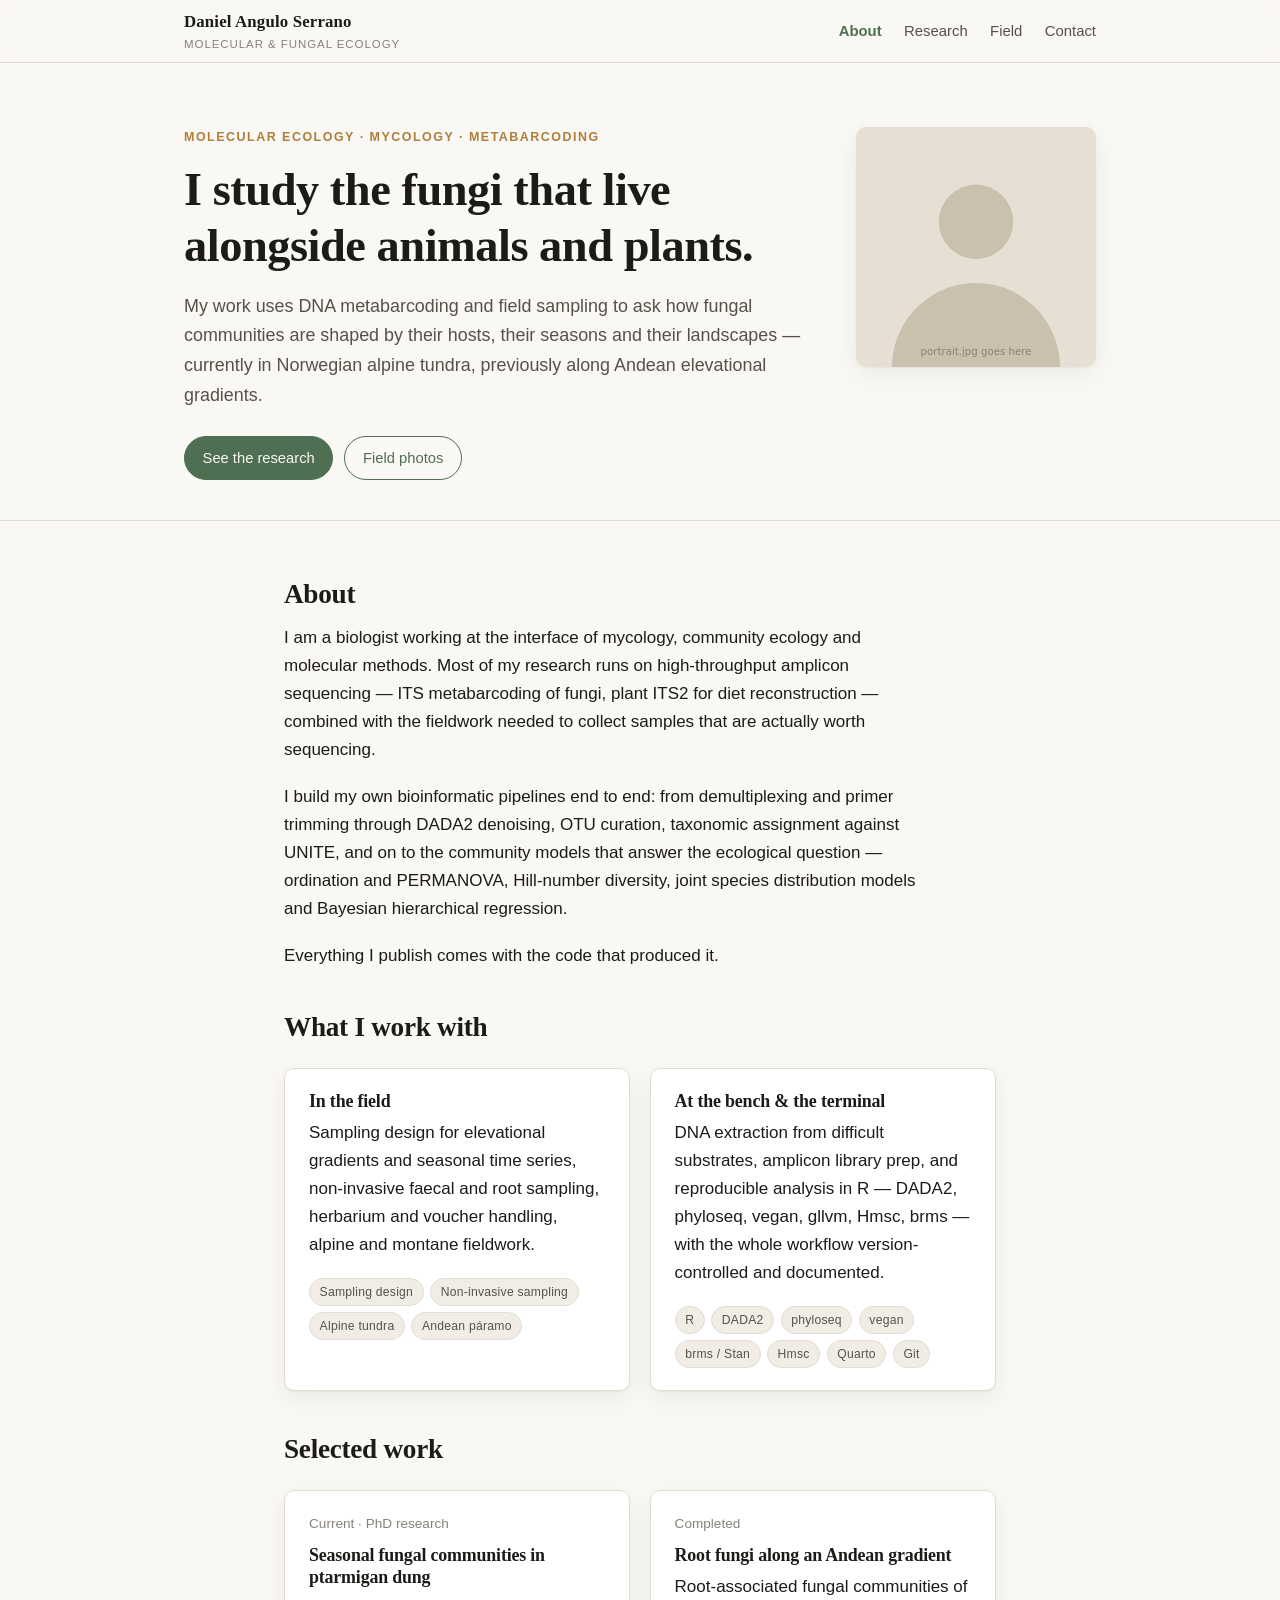
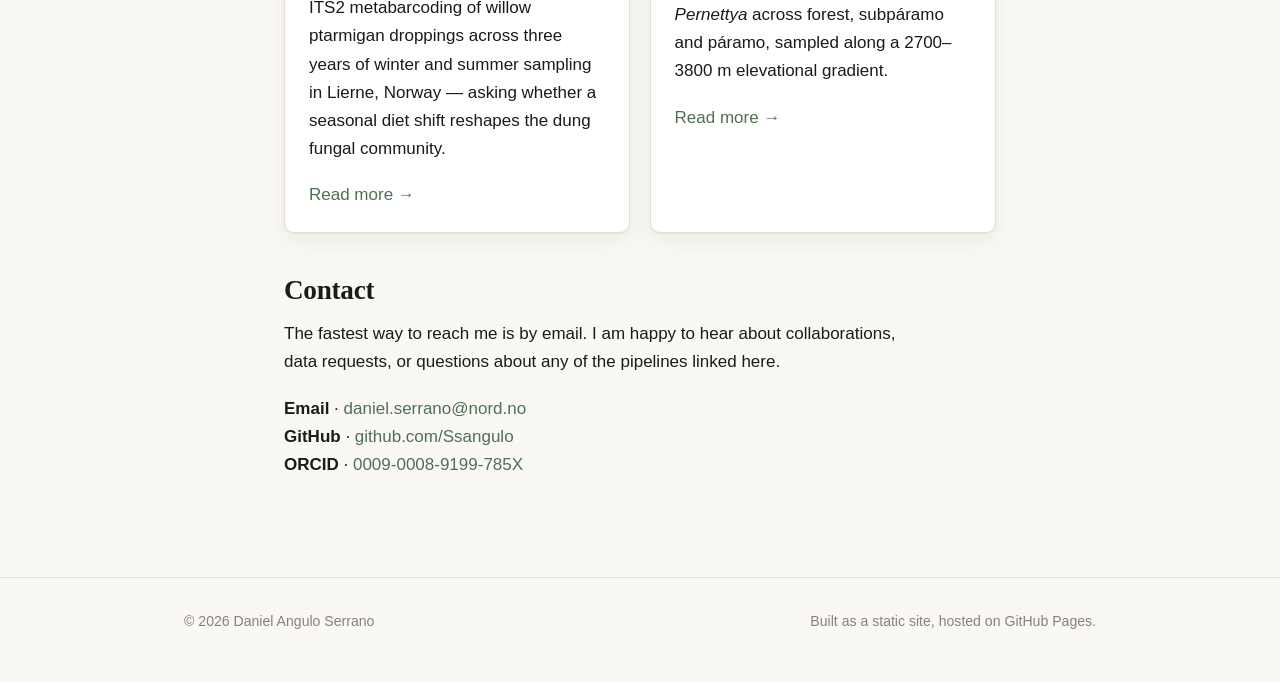
==== index.html @ c7427c1e "Fix ORCID link href and hide empty Google Scholar line" ====
<!doctype html>
<html lang="en">
<head>
<meta charset="utf-8">
<meta name="viewport" content="width=device-width, initial-scale=1">
<title>Daniel Angulo Serrano</title>
<meta name="description" content="Daniel Angulo Serrano — molecular ecologist working on fungal communities, DNA metabarcoding and field-based ecology.">
<link rel="stylesheet" href="assets/style.css">
<link rel="icon" href="images/site/favicon.svg" type="image/svg+xml">
</head>
<body>
<a class="skip" href="#main">Skip to content</a>

<header class="site-header">
  <div class="wrap">
    <a class="brand" href="index.html">Daniel Angulo Serrano
      <span class="brand-sub">Molecular &amp; fungal ecology</span>
    </a>
    <nav class="site-nav">
      <a href="index.html" aria-current="page">About</a>
      <a href="research.html">Research</a>
      <a href="field.html">Field</a>
      <a href="#contact">Contact</a>
    </nav>
  </div>
</header>

<main id="main">

  <!-- ===================== HERO ===================== -->
  <section class="hero">
    <div class="wrap hero-grid">
      <div>
        <!-- EDIT: your one-line self-description -->
        <p class="kicker">Molecular ecology · Mycology · Metabarcoding</p>
        <h1>I study the fungi that live alongside animals and plants.</h1>
        <p class="lede">
          My work uses DNA metabarcoding and field sampling to ask how fungal
          communities are shaped by their hosts, their seasons and their
          landscapes — currently in Norwegian alpine tundra, previously along
          Andean elevational gradients.
        </p>
        <div class="btn-row">
          <a class="btn solid" href="research.html">See the research</a>
          <a class="btn" href="field.html">Field photos</a>
        </div>
      </div>
      <!-- EDIT: drop a square portrait at images/site/portrait.jpg -->
      <img class="portrait" src="images/site/portrait.svg" alt="Portrait of Daniel Angulo Serrano">
    </div>
  </section>

  <!-- ===================== ABOUT ===================== -->
  <section class="section wrap narrow">
    <h2>About</h2>
    <p>
      <!-- EDIT: replace this paragraph with your own bio. -->
      I am a biologist working at the interface of mycology, community ecology
      and molecular methods. Most of my research runs on high-throughput
      amplicon sequencing — ITS metabarcoding of fungi, plant ITS2 for diet
      reconstruction — combined with the fieldwork needed to collect samples
      that are actually worth sequencing.
    </p>
    <p>
      I build my own bioinformatic pipelines end to end: from demultiplexing and
      primer trimming through DADA2 denoising, OTU curation, taxonomic
      assignment against UNITE, and on to the community models that answer the
      ecological question — ordination and PERMANOVA, Hill-number diversity,
      joint species distribution models and Bayesian hierarchical regression.
    </p>
    <p>
      Everything I publish comes with the code that produced it.
    </p>

    <h2>What I work with</h2>
    <div class="cards two">
      <div class="card">
        <h3>In the field</h3>
        <p>Sampling design for elevational gradients and seasonal time series,
           non-invasive faecal and root sampling, herbarium and voucher
           handling, alpine and montane fieldwork.</p>
        <ul class="tags">
          <li>Sampling design</li><li>Non-invasive sampling</li><li>Alpine tundra</li><li>Andean páramo</li>
        </ul>
      </div>
      <div class="card">
        <h3>At the bench &amp; the terminal</h3>
        <p>DNA extraction from difficult substrates, amplicon library prep, and
           reproducible analysis in R — DADA2, phyloseq, vegan, gllvm, Hmsc,
           brms — with the whole workflow version-controlled and documented.</p>
        <ul class="tags">
          <li>R</li><li>DADA2</li><li>phyloseq</li><li>vegan</li><li>brms / Stan</li><li>Hmsc</li><li>Quarto</li><li>Git</li>
        </ul>
      </div>
    </div>

    <!-- ===================== SELECTED WORK ===================== -->
    <h2>Selected work</h2>
    <div class="cards two">
      <div class="card">
        <p class="meta">Current · PhD research</p>
        <h3>Seasonal fungal communities in ptarmigan dung</h3>
        <p>ITS2 metabarcoding of willow ptarmigan droppings across three years
           of winter and summer sampling in Lierne, Norway — asking whether a
           seasonal diet shift reshapes the dung fungal community.</p>
        <p><a href="research.html#ptarmigan">Read more →</a></p>
      </div>
      <div class="card">
        <p class="meta">Completed</p>
        <h3>Root fungi along an Andean gradient</h3>
        <p>Root-associated fungal communities of <em>Pernettya</em> across
           forest, subpáramo and páramo, sampled along a 2700–3800 m
           elevational gradient.</p>
        <p><a href="research.html#roots">Read more →</a></p>
      </div>
    </div>

    <!-- ===================== CONTACT ===================== -->
    <h2 id="contact">Contact</h2>
    <p>
      The fastest way to reach me is by email. I am happy to hear about
      collaborations, data requests, or questions about any of the pipelines
      linked here.
    </p>
    <p>
      <!-- EDIT: contact + profile links -->
      <strong>Email</strong> · <a href="mailto:daniel.serrano@nord.no">daniel.serrano@nord.no</a><br>
      <strong>GitHub</strong> · <a href="https://github.com/Ssangulo">github.com/Ssangulo</a><br>
      <strong>ORCID</strong> · <a href="https://orcid.org/0009-0008-9199-785X">0009-0008-9199-785X</a>
      <!-- Google Scholar: commented out until there is a profile URL to point at.
           To restore, uncomment and put the profile link in the href.
      <br><strong>Google Scholar</strong> · <a href="URL_HERE">Scholar profile</a>
      -->
    </p>
  </section>

</main>

<footer class="site-footer">
  <div class="wrap">
    <span>© <span id="year">2026</span> Daniel Angulo Serrano</span>
    <span>Built as a static site, hosted on GitHub Pages.</span>
  </div>
</footer>

<script>document.getElementById('year').textContent = new Date().getFullYear();</script>
</body>
</html>
---- assets/style.css ----
/* ============================================================
   Daniel Angulo Serrano — personal site
   One stylesheet for the whole site. Colours live in :root
   below; change them there and every page follows.
   ============================================================ */

:root {
  --bg:        #faf8f4;
  --bg-soft:   #f1ede5;
  --card:      #ffffff;
  --ink:       #1c1b18;
  --ink-soft:  #55524a;
  --ink-faint: #86827a;
  --rule:      #e2ddd2;
  --accent:    #4f6f52;   /* moss */
  --accent-2:  #b07d3a;   /* ochre */
  --shadow:    0 1px 2px rgba(28,27,24,.05), 0 8px 24px rgba(28,27,24,.06);
  --radius:    10px;
  --measure:   68ch;
  --serif: "Iowan Old Style", "Palatino Linotype", Palatino, Georgia, "Times New Roman", serif;
  --sans: -apple-system, BlinkMacSystemFont, "Segoe UI", Roboto, "Helvetica Neue", Arial, sans-serif;
  --mono: ui-monospace, SFMono-Regular, Menlo, Consolas, monospace;
}

@media (prefers-color-scheme: dark) {
  :root {
    --bg:        #15171a;
    --bg-soft:   #1c1f23;
    --card:      #1e2126;
    --ink:       #eceae5;
    --ink-soft:  #b3aea4;
    --ink-faint: #857f75;
    --rule:      #2e3238;
    --accent:    #8fb894;
    --accent-2:  #d9a463;
    --shadow:    0 1px 2px rgba(0,0,0,.3), 0 8px 24px rgba(0,0,0,.35);
  }
}

*, *::before, *::after { box-sizing: border-box; }

html { scroll-behavior: smooth; }

body {
  margin: 0;
  background: var(--bg);
  color: var(--ink);
  font-family: var(--sans);
  font-size: 17px;
  line-height: 1.65;
  -webkit-font-smoothing: antialiased;
}

img { max-width: 100%; display: block; }

a { color: var(--accent); text-decoration: none; }
a:hover { text-decoration: underline; text-underline-offset: 3px; }

h1, h2, h3 { font-family: var(--serif); font-weight: 600; line-height: 1.2; letter-spacing: -0.01em; }
h1 { font-size: clamp(2rem, 5vw, 2.9rem); margin: 0 0 .4em; }
h2 { font-size: clamp(1.35rem, 3vw, 1.7rem); margin: 2.6rem 0 .8rem; }
h3 { font-size: 1.12rem; margin: 1.8rem 0 .4rem; }

p, ul, ol { max-width: var(--measure); }
p { margin: 0 0 1.1em; }

.wrap { max-width: 960px; margin: 0 auto; padding: 0 1.5rem; }
.narrow { max-width: 760px; }

/* ---------- header / nav ---------- */

.site-header {
  border-bottom: 1px solid var(--rule);
  background: color-mix(in srgb, var(--bg) 88%, transparent);
  backdrop-filter: saturate(150%) blur(8px);
  position: sticky; top: 0; z-index: 20;
}
.site-header .wrap {
  display: flex; align-items: center; justify-content: space-between;
  gap: 1rem; min-height: 62px; flex-wrap: wrap;
}
.brand {
  font-family: var(--serif); font-size: 1.05rem; font-weight: 600;
  color: var(--ink); letter-spacing: .01em; white-space: nowrap;
}
.brand:hover { text-decoration: none; color: var(--accent); }
.brand .brand-sub {
  display: block; font-family: var(--sans); font-size: .72rem;
  font-weight: 400; letter-spacing: .08em; text-transform: uppercase;
  color: var(--ink-faint);
}
.site-nav { display: flex; gap: 1.4rem; font-size: .93rem; }
.site-nav a { color: var(--ink-soft); }
.site-nav a:hover, .site-nav a[aria-current="page"] { color: var(--accent); text-decoration: none; }
.site-nav a[aria-current="page"] { font-weight: 600; }

/* ---------- hero ---------- */

.hero { padding: 4rem 0 2.5rem; border-bottom: 1px solid var(--rule); }
.hero-grid { display: grid; grid-template-columns: 1fr; gap: 2.2rem; align-items: start; }
@media (min-width: 760px) {
  .hero-grid { grid-template-columns: 1fr 240px; gap: 3rem; }
}
.portrait {
  width: 100%; aspect-ratio: 1/1; object-fit: cover;
  border-radius: var(--radius); box-shadow: var(--shadow); background: var(--bg-soft);
}
.kicker {
  font-size: .78rem; letter-spacing: .12em; text-transform: uppercase;
  color: var(--accent-2); font-weight: 600; margin: 0 0 .9rem;
}
.lede { font-size: 1.12rem; color: var(--ink-soft); }

/* ---------- generic sections ---------- */

main { padding-bottom: 5rem; }
.section { padding-top: 1rem; }
.eyebrow {
  font-size: .74rem; letter-spacing: .14em; text-transform: uppercase;
  color: var(--ink-faint); font-weight: 600;
}

/* ---------- cards / project list ---------- */

.cards { display: grid; gap: 1.2rem; grid-template-columns: 1fr; margin: 1.5rem 0; }
@media (min-width: 720px) { .cards.two { grid-template-columns: 1fr 1fr; } }

.card {
  background: var(--card); border: 1px solid var(--rule);
  border-radius: var(--radius); padding: 1.4rem 1.5rem; box-shadow: var(--shadow);
}
.card h3 { margin-top: 0; }
.card p:last-child { margin-bottom: 0; }
.card .meta { font-size: .85rem; color: var(--ink-faint); margin-bottom: .6rem; }

.tags { display: flex; flex-wrap: wrap; gap: .4rem; padding: 0; margin: .9rem 0 0; list-style: none; max-width: none; }
.tags li {
  font-size: .76rem; letter-spacing: .02em; padding: .18rem .6rem;
  border: 1px solid var(--rule); border-radius: 999px; color: var(--ink-soft);
  background: var(--bg-soft);
}

/* ---------- project entries (research page) ---------- */

.project { border-top: 1px solid var(--rule); padding: 2rem 0; clear: both; overflow: hidden; }
.project:first-of-type { border-top: none; }
.project-head { display: flex; flex-wrap: wrap; gap: .5rem 1rem; align-items: baseline; }
.project-head h3 { margin: 0; font-size: 1.3rem; }
.project-head .years { font-size: .85rem; color: var(--ink-faint); font-family: var(--mono); }
.project .status {
  display: inline-block; font-size: .72rem; letter-spacing: .08em; text-transform: uppercase;
  color: var(--accent); border: 1px solid currentColor; border-radius: 999px; padding: .1rem .55rem;
}

/* ---------- publication list ---------- */

.pubs { list-style: none; padding: 0; max-width: var(--measure); }
.pubs li { padding: 1rem 0; border-top: 1px solid var(--rule); }
.pubs li:first-child { border-top: none; }
.pubs .authors { color: var(--ink-soft); font-size: .95rem; }
.pubs .title { display: block; font-weight: 600; margin: .15rem 0; }
.pubs .venue { font-size: .9rem; color: var(--ink-faint); font-style: italic; }

/* ---------- photo gallery ---------- */

.gallery-section { margin: 0 0 3rem; }
.gallery-section.separate {
  border-top: 1px solid var(--rule);
  margin-top: 4rem; padding-top: 2.5rem;
}
.group-title { margin: 0 0 .3rem; font-size: 1.3rem; }
.group-blurb { color: var(--ink-soft); font-size: .95rem; margin: 0 0 1.2rem; }

/* Multi-column masonry: photos keep their own shape, no cropping, and a
   mix of portrait and landscape shots still packs tidily. */
.gallery {
  columns: 1;
  column-gap: 14px;
  margin: 0;
}
@media (min-width: 700px)  { .gallery { columns: 2; } }
@media (min-width: 1050px) { .gallery { columns: 3; } }

.shot {
  margin: 0 0 14px; position: relative; overflow: hidden;
  break-inside: avoid; -webkit-column-break-inside: avoid;
  border-radius: var(--radius); background: var(--bg-soft);
  border: 1px solid var(--rule); cursor: zoom-in;
  display: block;
}
.shot img {
  width: 100%; height: auto; display: block;
  transition: transform .45s cubic-bezier(.2,.7,.3,1);
}
.shot:hover img { transform: scale(1.04); }
.shot figcaption {
  position: absolute; inset: auto 0 0 0; padding: 1.8rem .85rem .7rem;
  font-size: .85rem; color: #fff; line-height: 1.35;
  background: linear-gradient(to top, rgba(0,0,0,.78), rgba(0,0,0,0));
  opacity: 0; transition: opacity .25s;
}
.shot:hover figcaption, .shot:focus-within figcaption { opacity: 1; }
.shot figcaption .where { display: block; color: rgba(255,255,255,.75); font-size: .77rem; }

/* lightbox */
#lightbox {
  position: fixed; inset: 0; z-index: 50; display: none;
  background: rgba(12,12,12,.92); padding: 2rem;
  align-items: center; justify-content: center; flex-direction: column; gap: 1rem;
}
#lightbox.open { display: flex; }
#lightbox img { max-width: min(1100px, 92vw); max-height: 78vh; object-fit: contain; border-radius: 6px; }
#lightbox .lb-caption { color: #eee; font-size: .9rem; text-align: center; max-width: 60ch; }
#lightbox .lb-caption span { display: block; color: #999; font-size: .8rem; }
#lightbox .lb-caption .lb-note { color: #ccc; font-size: .85rem; margin: .45rem 0 .3rem; font-style: italic; }
#lightbox button {
  position: absolute; background: none; border: none; color: #fff;
  font-size: 2rem; cursor: pointer; padding: .4rem .9rem; line-height: 1; opacity: .7;
}
#lightbox button:hover { opacity: 1; }
.lb-close { top: 1rem; right: 1.2rem; }
.lb-prev { left: .5rem; top: 50%; transform: translateY(-50%); }
.lb-next { right: .5rem; top: 50%; transform: translateY(-50%); }

/* ---------- project figure & press line (research page) ---------- */

.project-figure { margin: 1.4rem 0; }
.project-figure img { border-radius: var(--radius); box-shadow: var(--shadow); }
.project-figure figcaption {
  font-size: .82rem; color: var(--ink-faint); margin-top: .5rem; line-height: 1.4;
}
@media (min-width: 720px) {
  .project-figure {
    float: right; width: 235px; margin: .2rem 0 1rem 1.8rem;
  }
}

.press {
  font-size: .93rem; color: var(--ink-soft);
  border-left: 3px solid var(--accent-2); padding: .1rem 0 .1rem .9rem;
  margin: 1.3rem 0; max-width: var(--measure);
}
.press .press-label {
  display: block; font-size: .72rem; letter-spacing: .12em;
  text-transform: uppercase; color: var(--accent-2); font-weight: 600; margin-bottom: .2rem;
}

/* ---------- misc ---------- */

.callout {
  background: var(--bg-soft); border-left: 3px solid var(--accent);
  border-radius: 0 var(--radius) var(--radius) 0;
  padding: 1rem 1.2rem; margin: 1.6rem 0; max-width: var(--measure);
  font-size: .95rem; color: var(--ink-soft);
}
.callout p:last-child { margin-bottom: 0; }

.btn-row { display: flex; flex-wrap: wrap; gap: .7rem; margin: 1.6rem 0 0; }
.btn {
  display: inline-block; padding: .55rem 1.1rem; border-radius: 999px;
  border: 1px solid var(--accent); color: var(--accent);
  font-size: .92rem; font-weight: 500;
}
.btn:hover { background: var(--accent); color: var(--bg); text-decoration: none; }
.btn.solid { background: var(--accent); color: var(--bg); }
.btn.solid:hover { background: color-mix(in srgb, var(--accent) 82%, #000); }

.site-footer {
  border-top: 1px solid var(--rule); padding: 2rem 0 3rem;
  font-size: .88rem; color: var(--ink-faint);
}
.site-footer .wrap { display: flex; flex-wrap: wrap; gap: .6rem 1.4rem; justify-content: space-between; }
.site-footer a { color: var(--ink-soft); }

.skip {
  position: absolute; left: -9999px; top: 0; background: var(--accent); color: #fff;
  padding: .6rem 1rem; z-index: 100;
}
.skip:focus { left: .5rem; top: .5rem; }
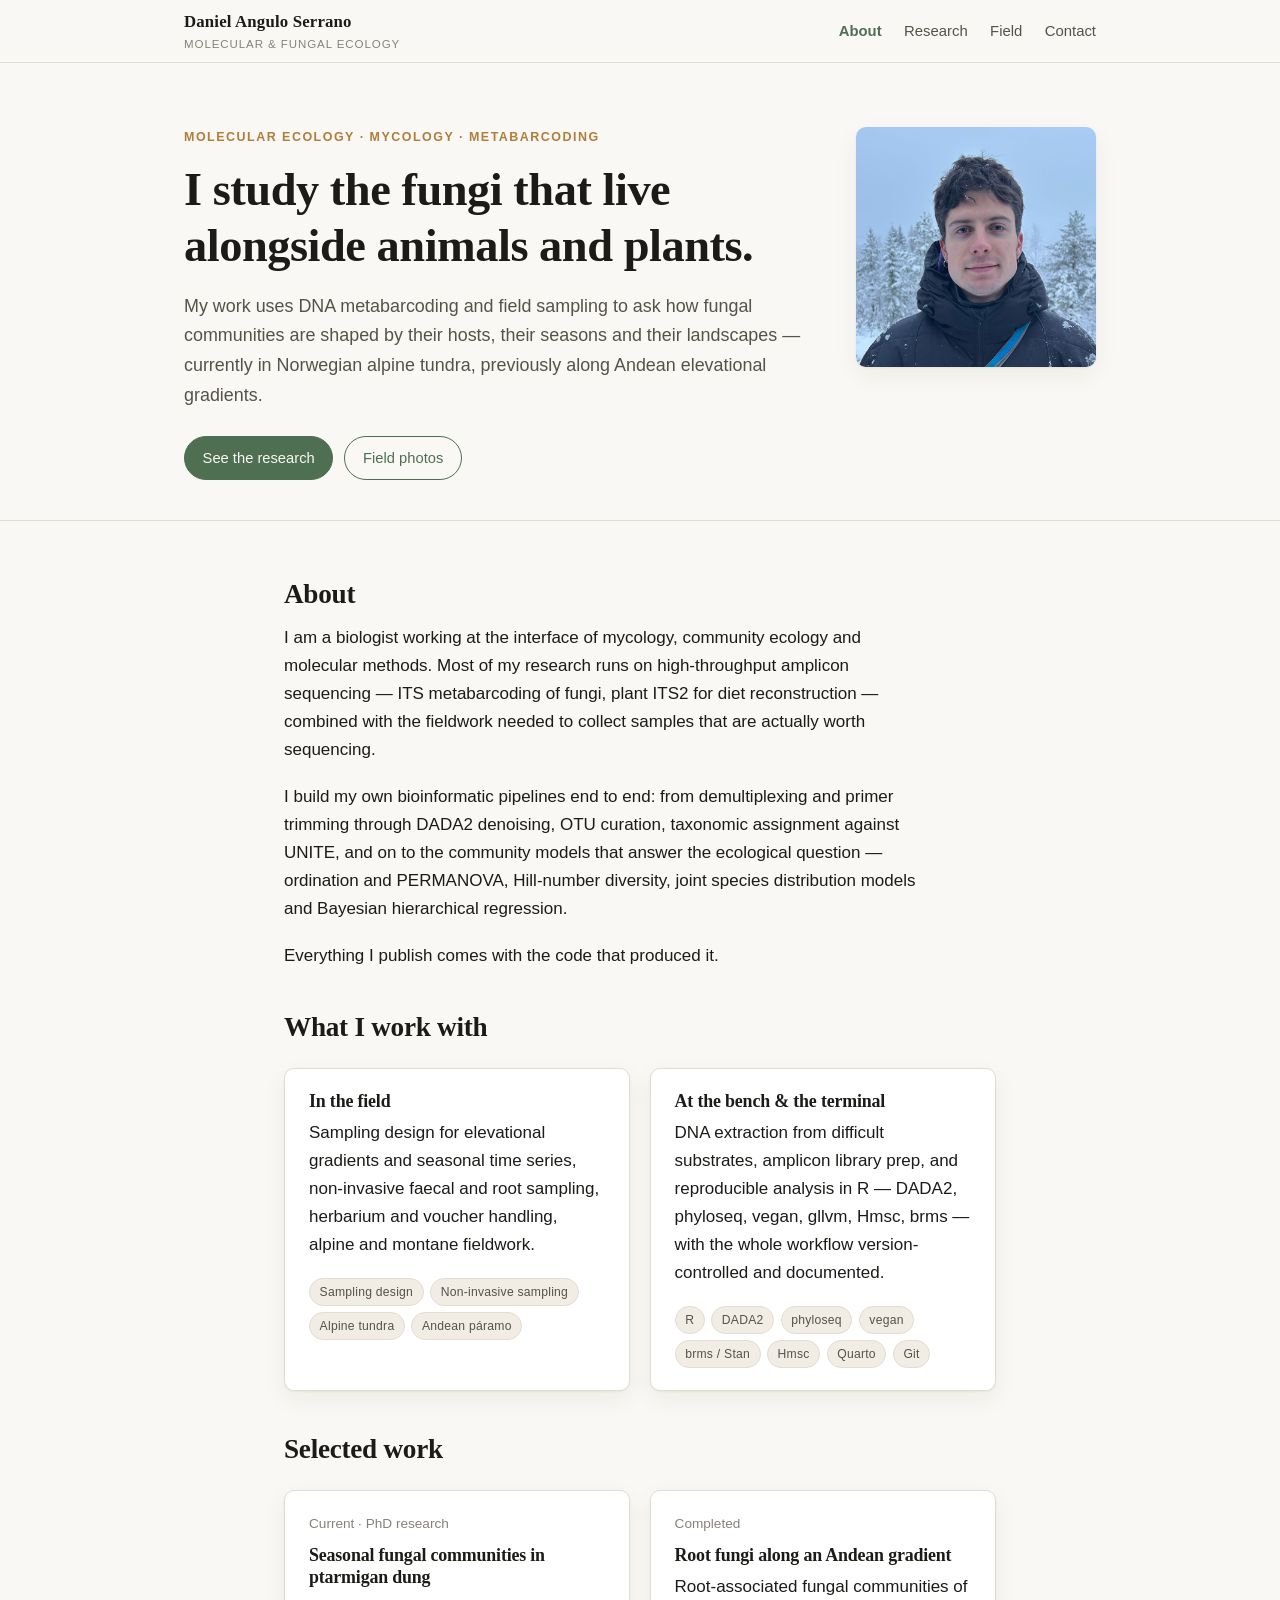
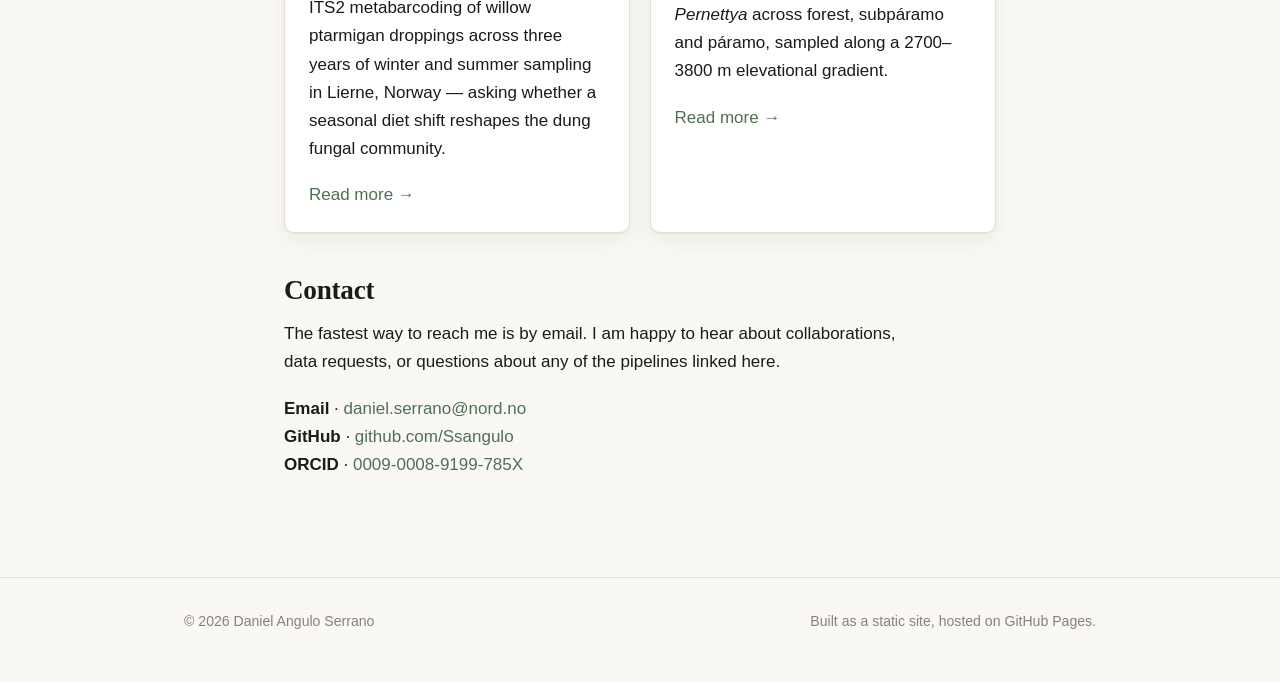
==== commit 3959453e: "Use a real portrait on the home page - images/site/portrait.jpg, centre-cropped square, 800px, EXIF " ====
--- a/index.html
+++ b/index.html
@@ -45,8 +45,10 @@
           <a class="btn" href="field.html">Field photos</a>
         </div>
       </div>
-      <!-- EDIT: drop a square portrait at images/site/portrait.jpg -->
-      <img class="portrait" src="images/site/portrait.svg" alt="Portrait of Daniel Angulo Serrano">
+      <!-- EDIT: to change this, run:
+           python3 tools/prep_photo.py --square --max 800 NEW.jpg images/site/portrait.jpg -->
+      <img class="portrait" src="images/site/portrait.jpg" width="800" height="800"
+           alt="Daniel Angulo Serrano outdoors, snow-covered conifers behind">
     </div>
   </section>
 
--- a/assets/style.css
+++ b/assets/style.css
@@ -102,7 +102,9 @@
   .hero-grid { grid-template-columns: 1fr 240px; gap: 3rem; }
 }
 .portrait {
-  width: 100%; aspect-ratio: 1/1; object-fit: cover;
+  /* height:auto is required: the img carries width/height attributes (good for
+     layout stability), and without it that height wins over aspect-ratio. */
+  width: 100%; height: auto; aspect-ratio: 1/1; object-fit: cover;
   border-radius: var(--radius); box-shadow: var(--shadow); background: var(--bg-soft);
 }
 .kicker {
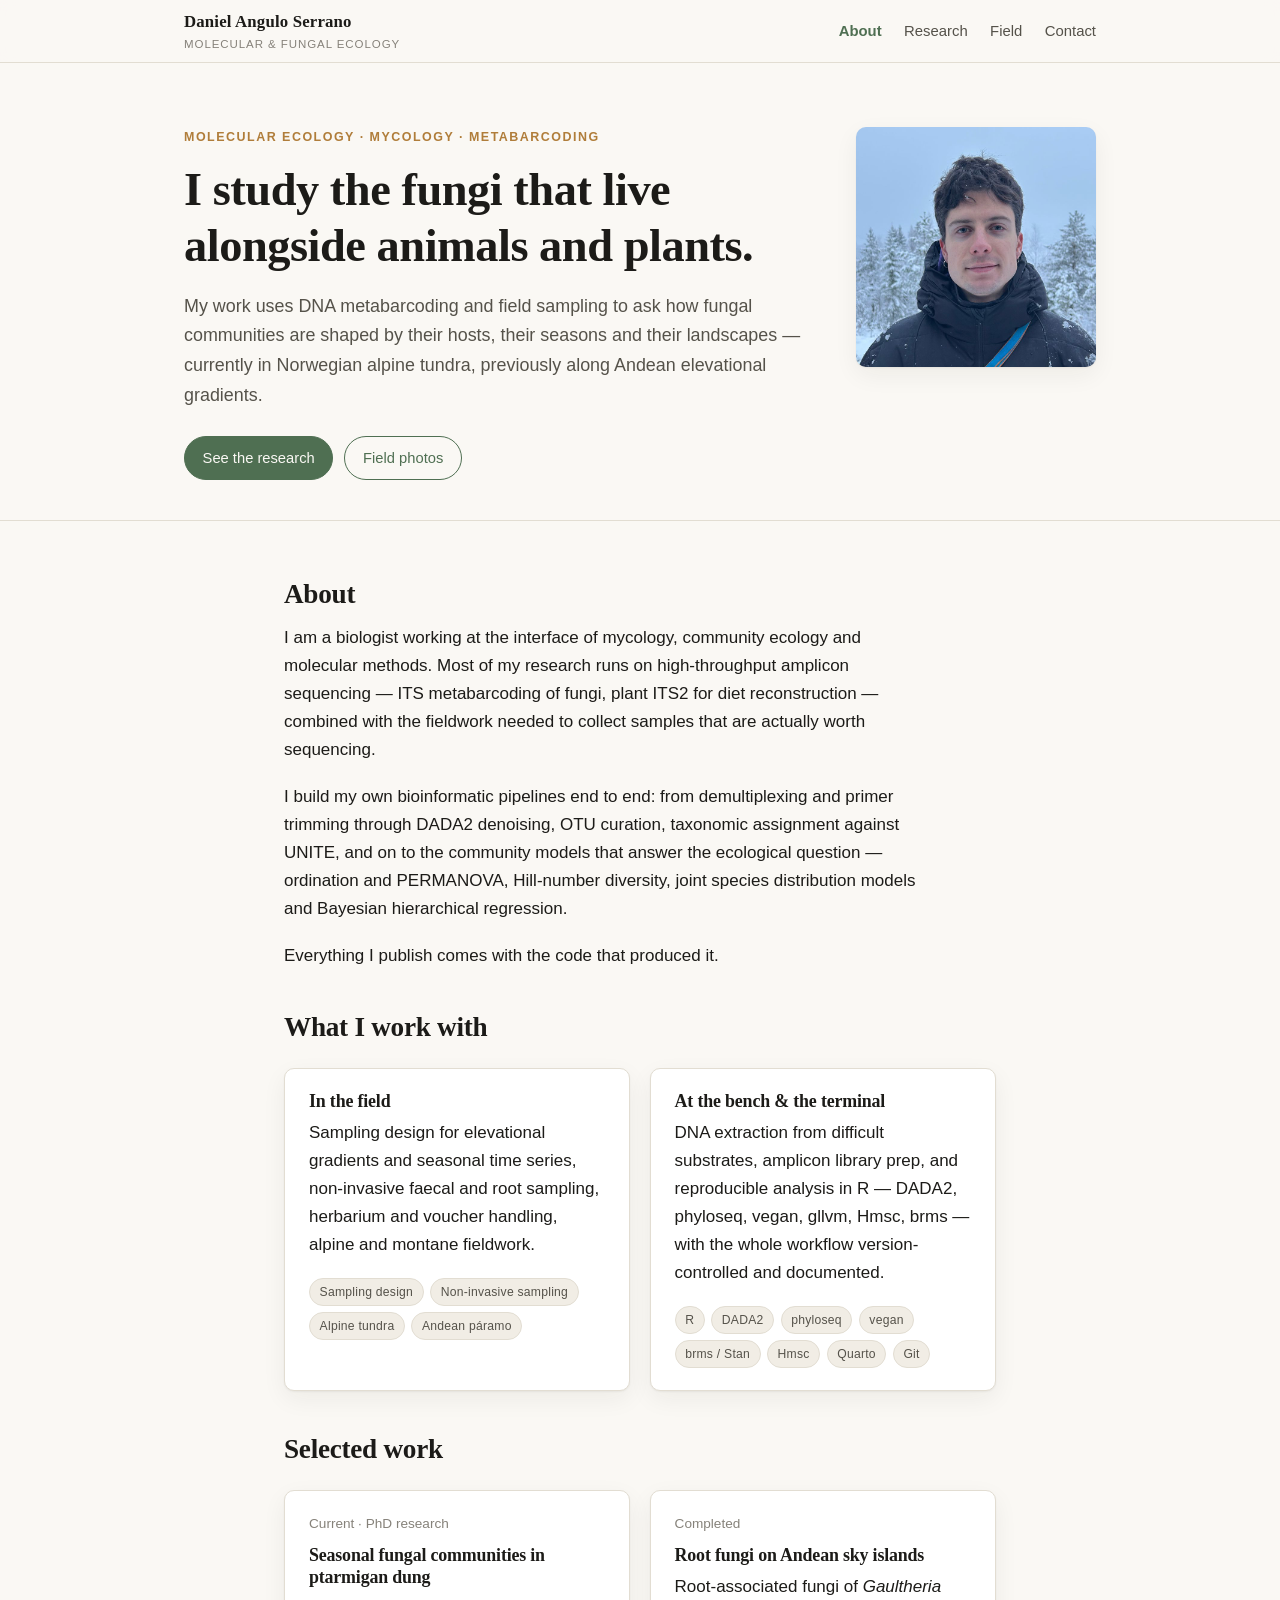
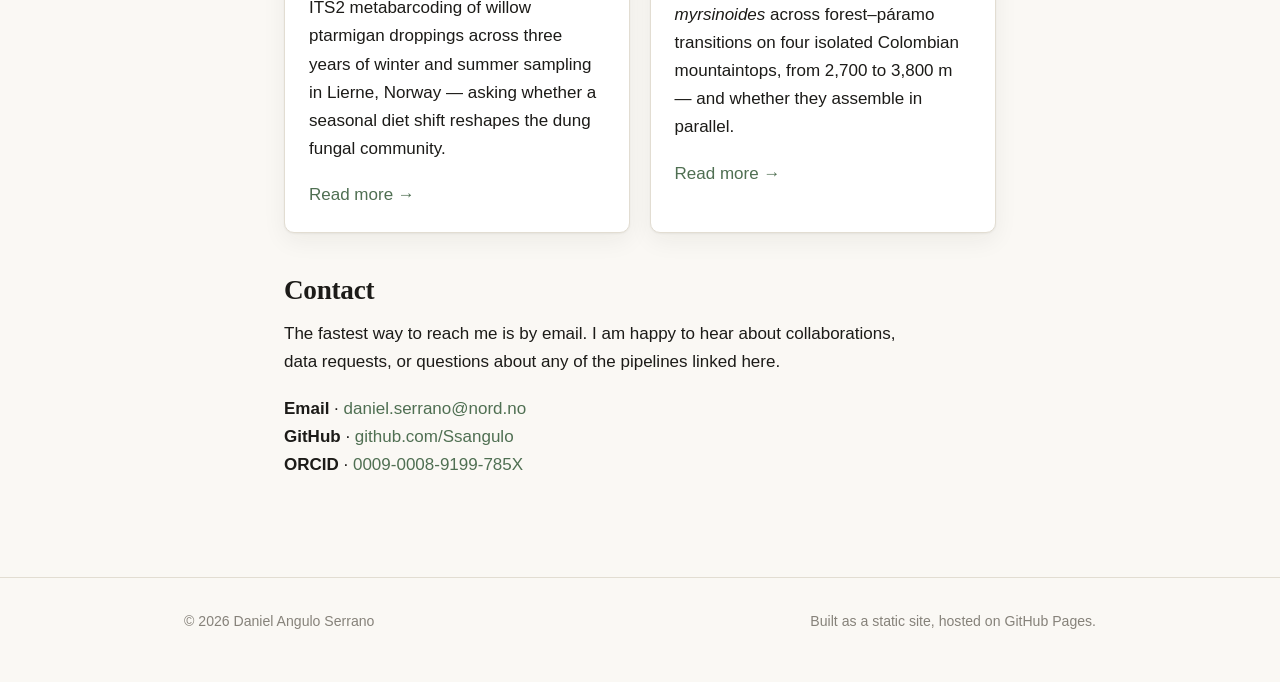
==== commit 9068e6d6: "Tighten the Colombia project from the preprint, add páramo photos - research.html: rewrite the Andea" ====
--- a/index.html
+++ b/index.html
@@ -109,10 +109,10 @@
       </div>
       <div class="card">
         <p class="meta">Completed</p>
-        <h3>Root fungi along an Andean gradient</h3>
-        <p>Root-associated fungal communities of <em>Pernettya</em> across
-           forest, subpáramo and páramo, sampled along a 2700–3800 m
-           elevational gradient.</p>
+        <h3>Root fungi on Andean sky islands</h3>
+        <p>Root-associated fungi of <em>Gaultheria myrsinoides</em> across
+           forest–páramo transitions on four isolated Colombian mountaintops,
+           from 2,700 to 3,800 m — and whether they assemble in parallel.</p>
         <p><a href="research.html#roots">Read more →</a></p>
       </div>
     </div>
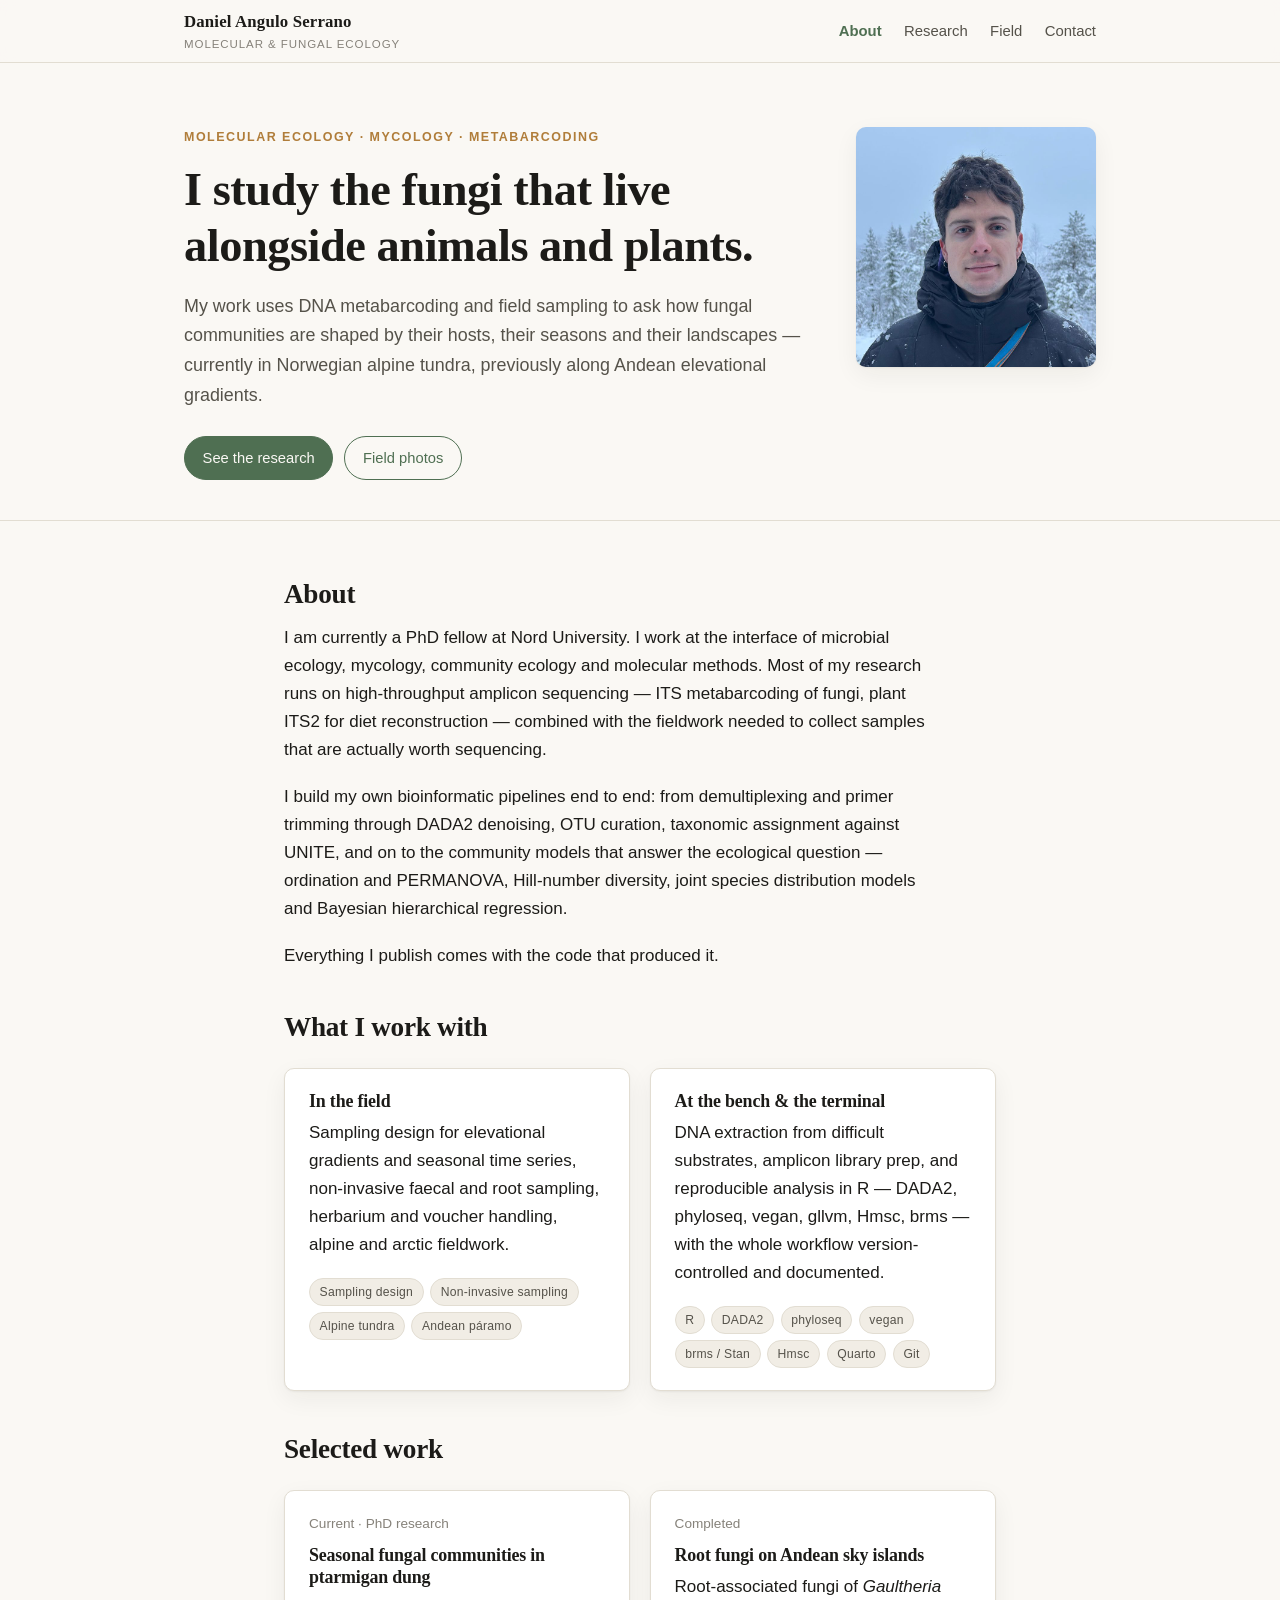
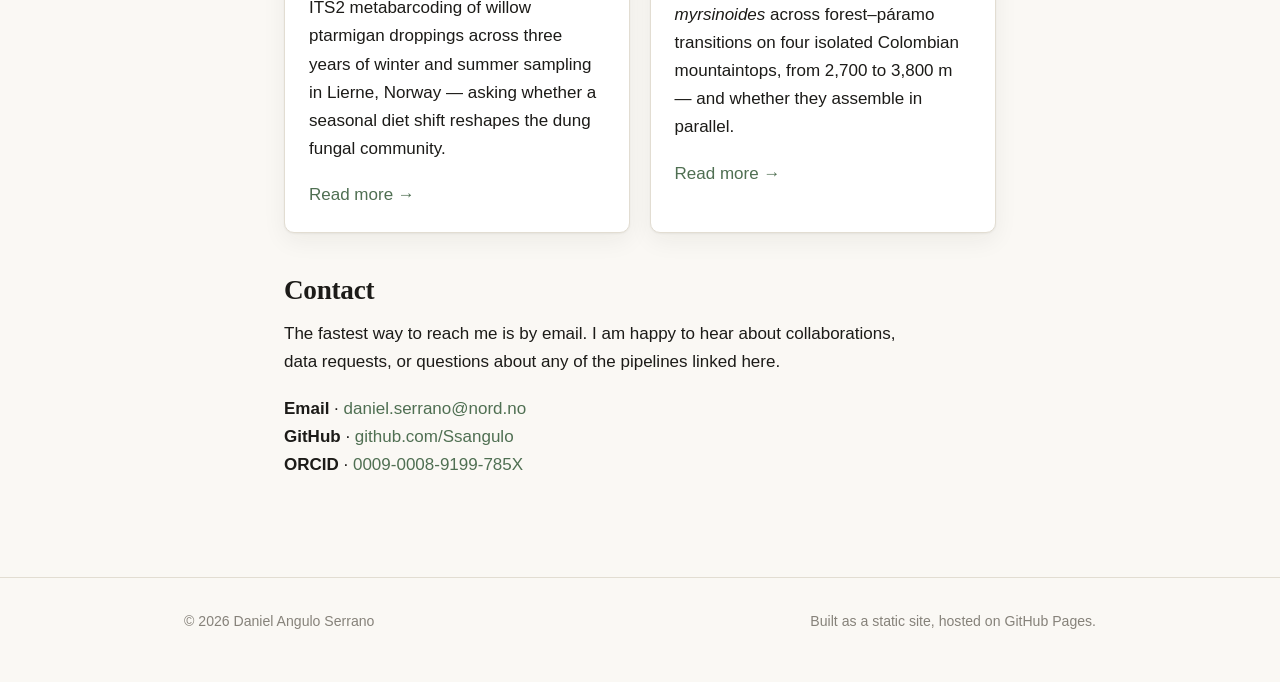
==== commit 61f3fc51: "Revise self-description and bio in index.html Updated personal description and bio in the hero and a" ====
--- a/index.html
+++ b/index.html
@@ -31,7 +31,6 @@
   <section class="hero">
     <div class="wrap hero-grid">
       <div>
-        <!-- EDIT: your one-line self-description -->
         <p class="kicker">Molecular ecology · Mycology · Metabarcoding</p>
         <h1>I study the fungi that live alongside animals and plants.</h1>
         <p class="lede">
@@ -56,9 +55,8 @@
   <section class="section wrap narrow">
     <h2>About</h2>
     <p>
-      <!-- EDIT: replace this paragraph with your own bio. -->
-      I am a biologist working at the interface of mycology, community ecology
-      and molecular methods. Most of my research runs on high-throughput
+      I am currently a PhD fellow at Nord University. I work at the interface of microbial ecology,
+      mycology, community ecology and molecular methods. Most of my research runs on high-throughput
       amplicon sequencing — ITS metabarcoding of fungi, plant ITS2 for diet
       reconstruction — combined with the fieldwork needed to collect samples
       that are actually worth sequencing.
@@ -80,7 +78,7 @@
         <h3>In the field</h3>
         <p>Sampling design for elevational gradients and seasonal time series,
            non-invasive faecal and root sampling, herbarium and voucher
-           handling, alpine and montane fieldwork.</p>
+           handling, alpine and arctic fieldwork.</p>
         <ul class="tags">
           <li>Sampling design</li><li>Non-invasive sampling</li><li>Alpine tundra</li><li>Andean páramo</li>
         </ul>
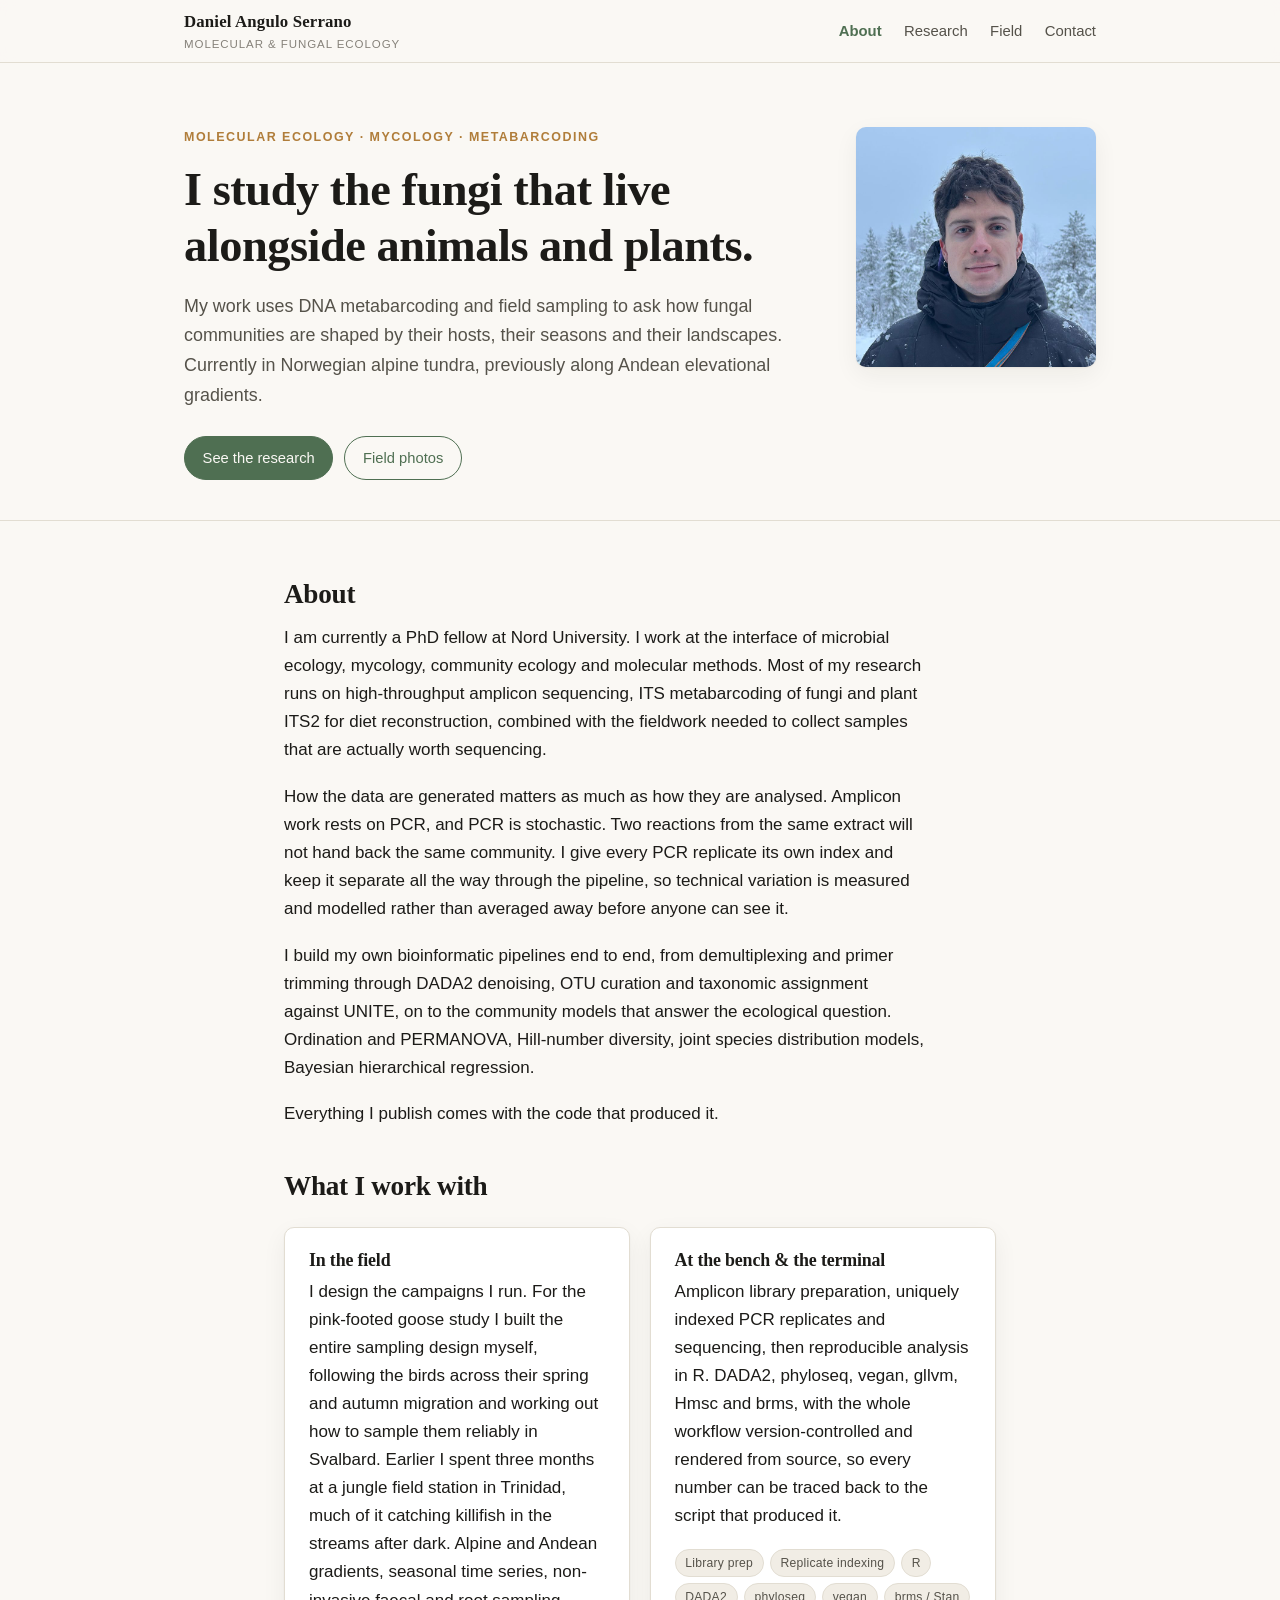
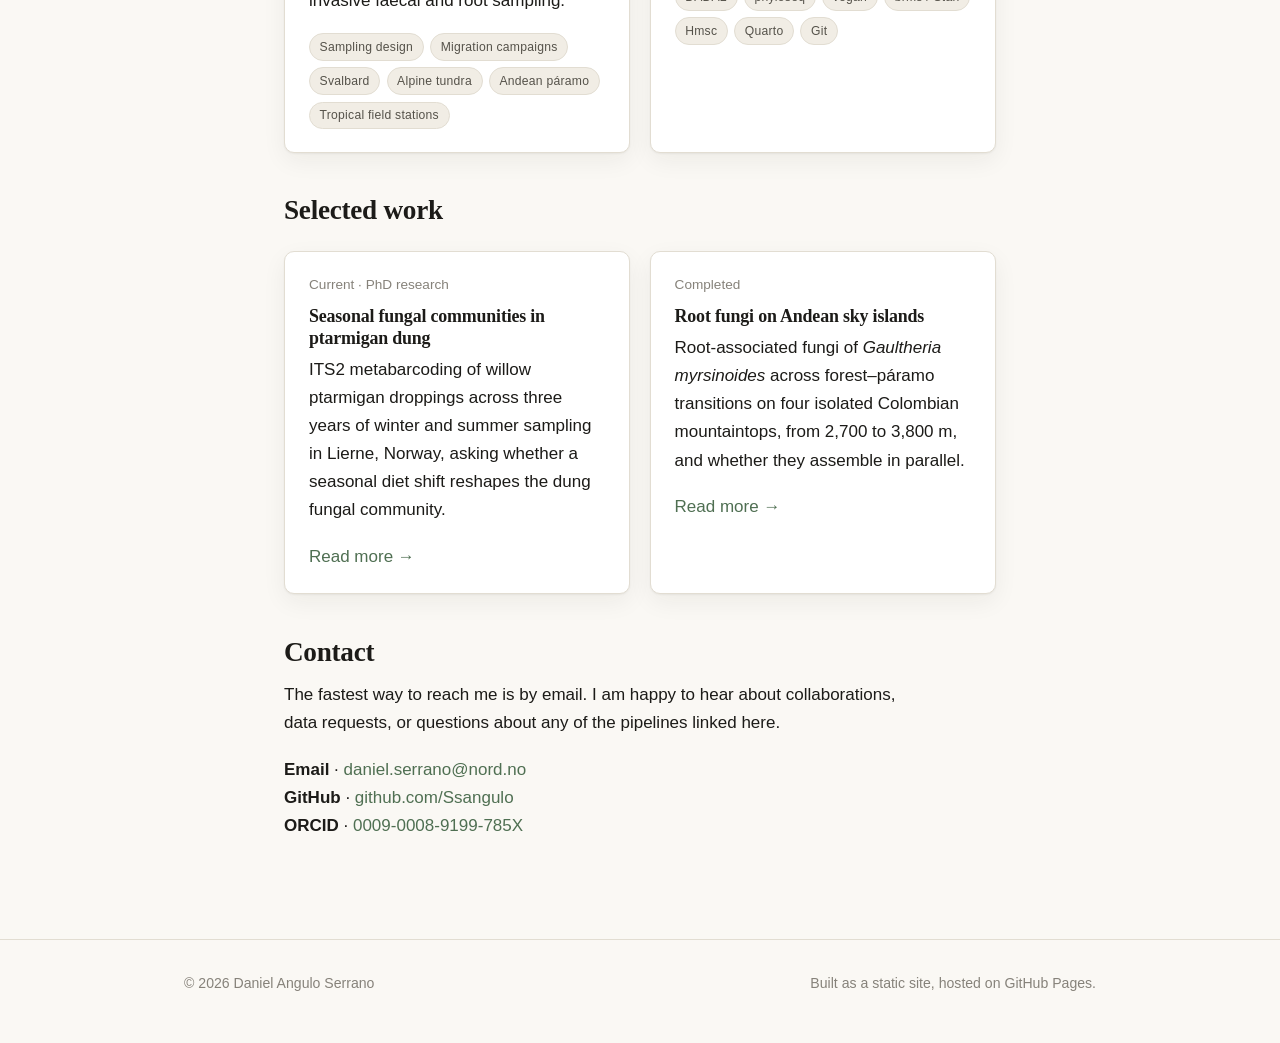
==== commit 38cd151c: "Sharpen About and research prose, add NTNU marks - About: new paragraph on uniquely indexed PCR repl" ====
--- a/index.html
+++ b/index.html
@@ -4,7 +4,7 @@
 <meta charset="utf-8">
 <meta name="viewport" content="width=device-width, initial-scale=1">
 <title>Daniel Angulo Serrano</title>
-<meta name="description" content="Daniel Angulo Serrano — molecular ecologist working on fungal communities, DNA metabarcoding and field-based ecology.">
+<meta name="description" content="Daniel Angulo Serrano, molecular ecologist working on fungal communities, DNA metabarcoding and field-based ecology.">
 <link rel="stylesheet" href="assets/style.css">
 <link rel="icon" href="images/site/favicon.svg" type="image/svg+xml">
 </head>
@@ -36,7 +36,7 @@
         <p class="lede">
           My work uses DNA metabarcoding and field sampling to ask how fungal
           communities are shaped by their hosts, their seasons and their
-          landscapes — currently in Norwegian alpine tundra, previously along
+          landscapes. Currently in Norwegian alpine tundra, previously along
           Andean elevational gradients.
         </p>
         <div class="btn-row">
@@ -57,16 +57,24 @@
     <p>
       I am currently a PhD fellow at Nord University. I work at the interface of microbial ecology,
       mycology, community ecology and molecular methods. Most of my research runs on high-throughput
-      amplicon sequencing — ITS metabarcoding of fungi, plant ITS2 for diet
-      reconstruction — combined with the fieldwork needed to collect samples
+      amplicon sequencing, ITS metabarcoding of fungi and plant ITS2 for diet
+      reconstruction, combined with the fieldwork needed to collect samples
       that are actually worth sequencing.
     </p>
     <p>
-      I build my own bioinformatic pipelines end to end: from demultiplexing and
-      primer trimming through DADA2 denoising, OTU curation, taxonomic
-      assignment against UNITE, and on to the community models that answer the
-      ecological question — ordination and PERMANOVA, Hill-number diversity,
-      joint species distribution models and Bayesian hierarchical regression.
+      How the data are generated matters as much as how they are analysed.
+      Amplicon work rests on PCR, and PCR is stochastic. Two reactions from the
+      same extract will not hand back the same community. I give every PCR
+      replicate its own index and keep it separate all the way through the
+      pipeline, so technical variation is measured and modelled rather than
+      averaged away before anyone can see it.
+    </p>
+    <p>
+      I build my own bioinformatic pipelines end to end, from demultiplexing and
+      primer trimming through DADA2 denoising, OTU curation and taxonomic
+      assignment against UNITE, on to the community models that answer the
+      ecological question. Ordination and PERMANOVA, Hill-number diversity,
+      joint species distribution models, Bayesian hierarchical regression.
     </p>
     <p>
       Everything I publish comes with the code that produced it.
@@ -76,20 +84,28 @@
     <div class="cards two">
       <div class="card">
         <h3>In the field</h3>
-        <p>Sampling design for elevational gradients and seasonal time series,
-           non-invasive faecal and root sampling, herbarium and voucher
-           handling, alpine and arctic fieldwork.</p>
+        <p>I design the campaigns I run. For the pink-footed goose study I built
+           the entire sampling design myself, following the birds across their
+           spring and autumn migration and working out how to sample them
+           reliably in Svalbard. Earlier I spent three months at a jungle field
+           station in Trinidad, much of it catching killifish in the streams
+           after dark. Alpine and Andean gradients, seasonal time series,
+           non-invasive faecal and root sampling.</p>
         <ul class="tags">
-          <li>Sampling design</li><li>Non-invasive sampling</li><li>Alpine tundra</li><li>Andean páramo</li>
+          <li>Sampling design</li><li>Migration campaigns</li><li>Svalbard</li>
+          <li>Alpine tundra</li><li>Andean páramo</li><li>Tropical field stations</li>
         </ul>
       </div>
       <div class="card">
         <h3>At the bench &amp; the terminal</h3>
-        <p>DNA extraction from difficult substrates, amplicon library prep, and
-           reproducible analysis in R — DADA2, phyloseq, vegan, gllvm, Hmsc,
-           brms — with the whole workflow version-controlled and documented.</p>
+        <p>Amplicon library preparation, uniquely indexed PCR replicates and
+           sequencing, then reproducible analysis in R. DADA2, phyloseq, vegan,
+           gllvm, Hmsc and brms, with the whole workflow version-controlled and
+           rendered from source, so every number can be traced back to the
+           script that produced it.</p>
         <ul class="tags">
-          <li>R</li><li>DADA2</li><li>phyloseq</li><li>vegan</li><li>brms / Stan</li><li>Hmsc</li><li>Quarto</li><li>Git</li>
+          <li>Library prep</li><li>Replicate indexing</li><li>R</li><li>DADA2</li><li>phyloseq</li>
+          <li>vegan</li><li>brms / Stan</li><li>Hmsc</li><li>Quarto</li><li>Git</li>
         </ul>
       </div>
     </div>
@@ -101,7 +117,7 @@
         <p class="meta">Current · PhD research</p>
         <h3>Seasonal fungal communities in ptarmigan dung</h3>
         <p>ITS2 metabarcoding of willow ptarmigan droppings across three years
-           of winter and summer sampling in Lierne, Norway — asking whether a
+           of winter and summer sampling in Lierne, Norway, asking whether a
            seasonal diet shift reshapes the dung fungal community.</p>
         <p><a href="research.html#ptarmigan">Read more →</a></p>
       </div>
@@ -110,7 +126,7 @@
         <h3>Root fungi on Andean sky islands</h3>
         <p>Root-associated fungi of <em>Gaultheria myrsinoides</em> across
            forest–páramo transitions on four isolated Colombian mountaintops,
-           from 2,700 to 3,800 m — and whether they assemble in parallel.</p>
+           from 2,700 to 3,800 m, and whether they assemble in parallel.</p>
         <p><a href="research.html#roots">Read more →</a></p>
       </div>
     </div>
--- a/assets/style.css
+++ b/assets/style.css
@@ -247,6 +247,18 @@
   text-transform: uppercase; color: var(--accent-2); font-weight: 600; margin-bottom: .2rem;
 }
 
+/* ---------- affiliation mark ---------- */
+/* Small institution logo shown under a project title. The logo sits on a white
+   chip so it keeps its official colours in both the light and dark themes
+   rather than being recoloured or inverted. */
+.affil { display: flex; align-items: center; gap: .6rem; margin: -.2rem 0 1.1rem; }
+.affil .chip {
+  display: inline-flex; align-items: center;
+  background: #fff; border: 1px solid var(--rule); border-radius: 6px;
+  padding: .4rem .6rem;
+}
+.affil .chip img { height: 20px; width: auto; }
+
 /* ---------- misc ---------- */
 
 .callout {
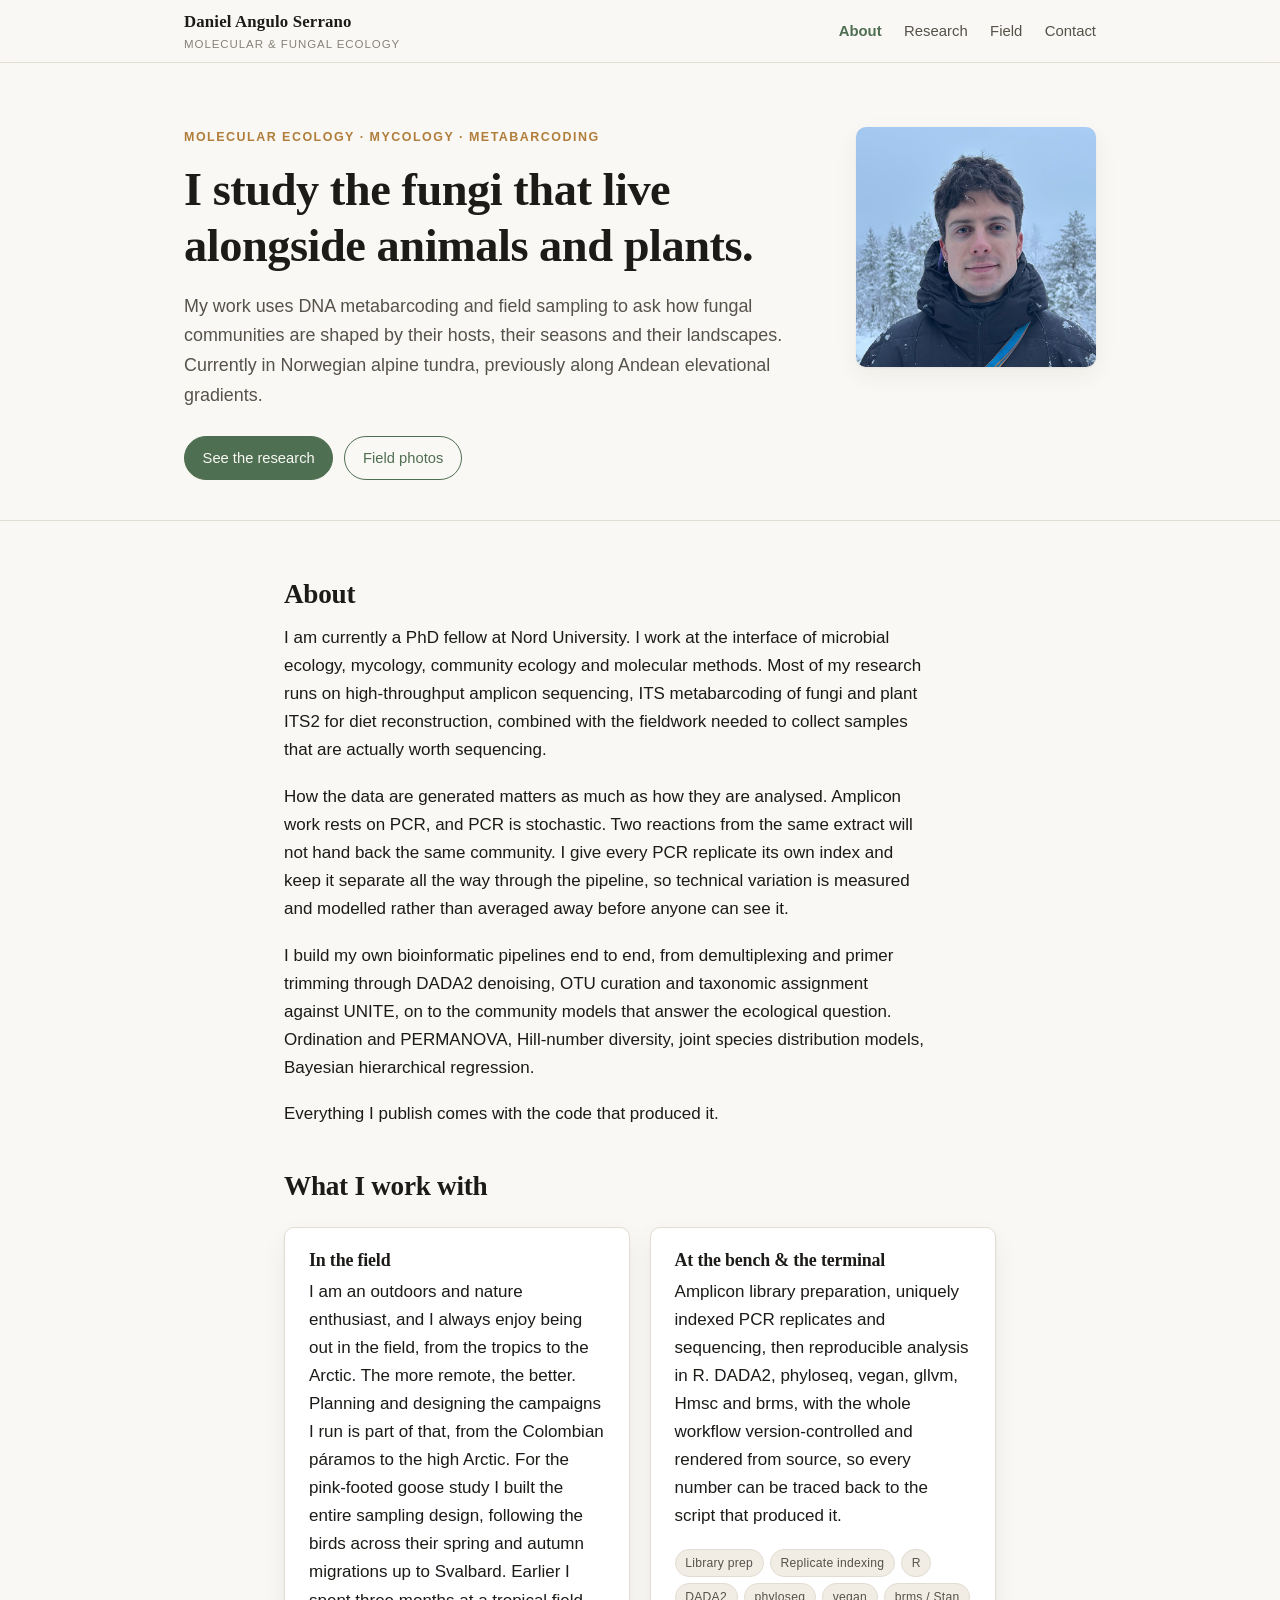
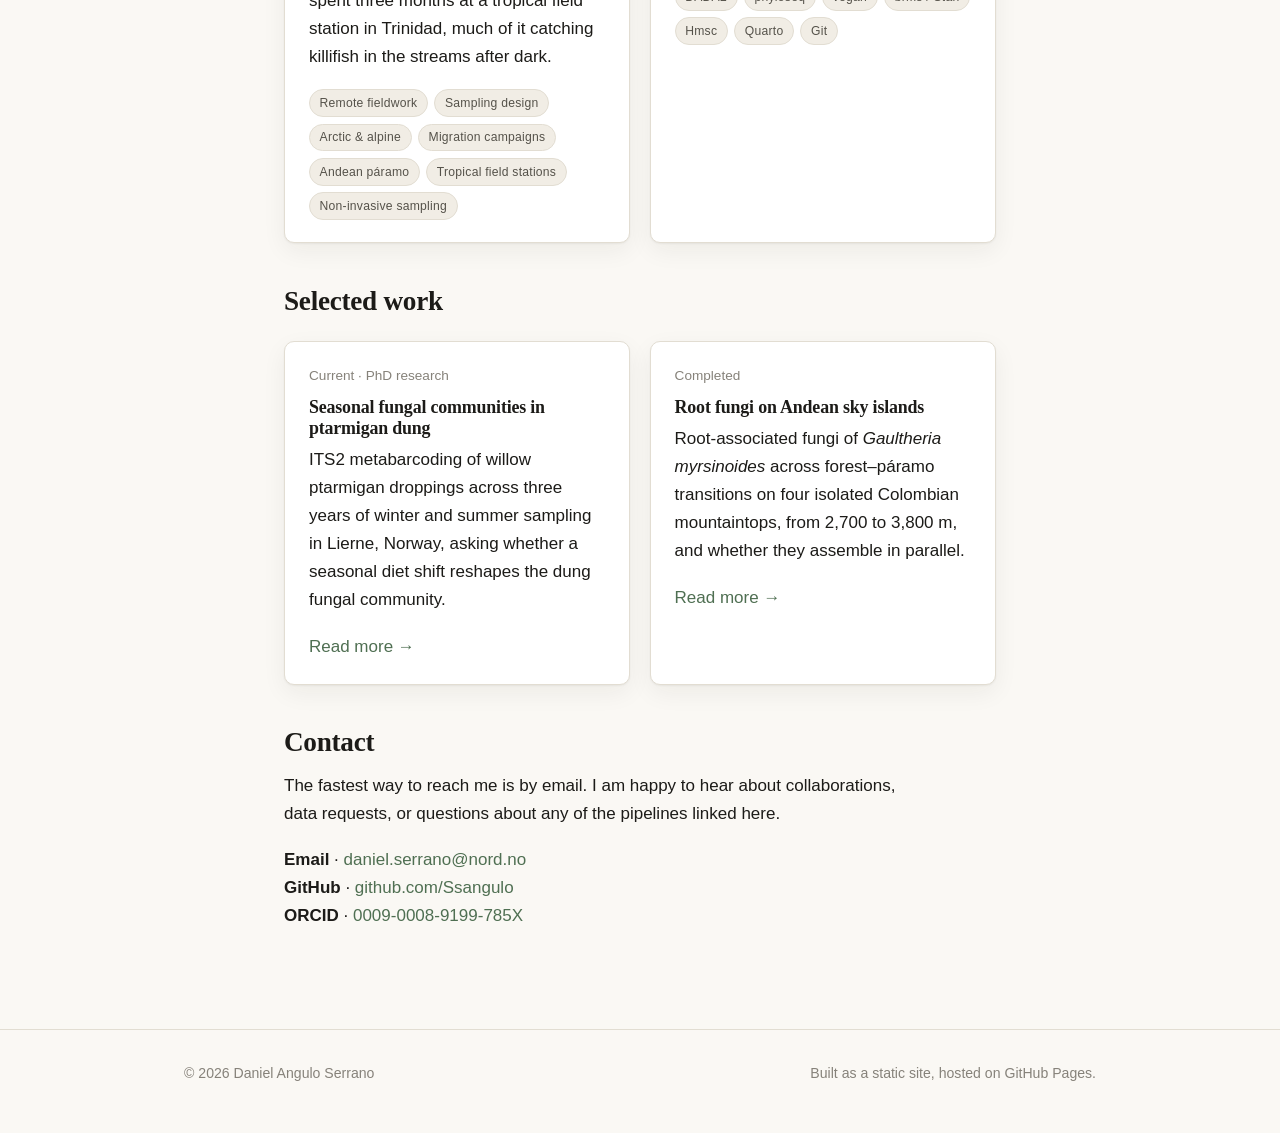
==== commit 517090b1: "Rewrite the "In the field" card in a plainer voice Leads with enjoying the work rather than listing " ====
--- a/index.html
+++ b/index.html
@@ -84,16 +84,18 @@
     <div class="cards two">
       <div class="card">
         <h3>In the field</h3>
-        <p>I design the campaigns I run. For the pink-footed goose study I built
-           the entire sampling design myself, following the birds across their
-           spring and autumn migration and working out how to sample them
-           reliably in Svalbard. Earlier I spent three months at a jungle field
-           station in Trinidad, much of it catching killifish in the streams
-           after dark. Alpine and Andean gradients, seasonal time series,
-           non-invasive faecal and root sampling.</p>
+        <p>I am an outdoors and nature enthusiast, and I always enjoy being out
+           in the field, from the tropics to the Arctic. The more remote, the
+           better. Planning and designing the campaigns I run is part of that,
+           from the Colombian páramos to the high Arctic. For the pink-footed
+           goose study I built the entire sampling design, following the birds
+           across their spring and autumn migrations up to Svalbard. Earlier I
+           spent three months at a tropical field station in Trinidad, much of
+           it catching killifish in the streams after dark.</p>
         <ul class="tags">
-          <li>Sampling design</li><li>Migration campaigns</li><li>Svalbard</li>
-          <li>Alpine tundra</li><li>Andean páramo</li><li>Tropical field stations</li>
+          <li>Remote fieldwork</li><li>Sampling design</li><li>Arctic &amp; alpine</li>
+          <li>Migration campaigns</li><li>Andean páramo</li><li>Tropical field stations</li>
+          <li>Non-invasive sampling</li>
         </ul>
       </div>
       <div class="card">
--- a/assets/style.css
+++ b/assets/style.css
@@ -258,6 +258,9 @@
   padding: .4rem .6rem;
 }
 .affil .chip img { height: 20px; width: auto; }
+/* two-line lockups (wordmark stacked over a subtitle) need more height
+   than a single-line mark before the smaller line becomes legible */
+.affil .chip img.stacked { height: 30px; }
 
 /* ---------- misc ---------- */
 
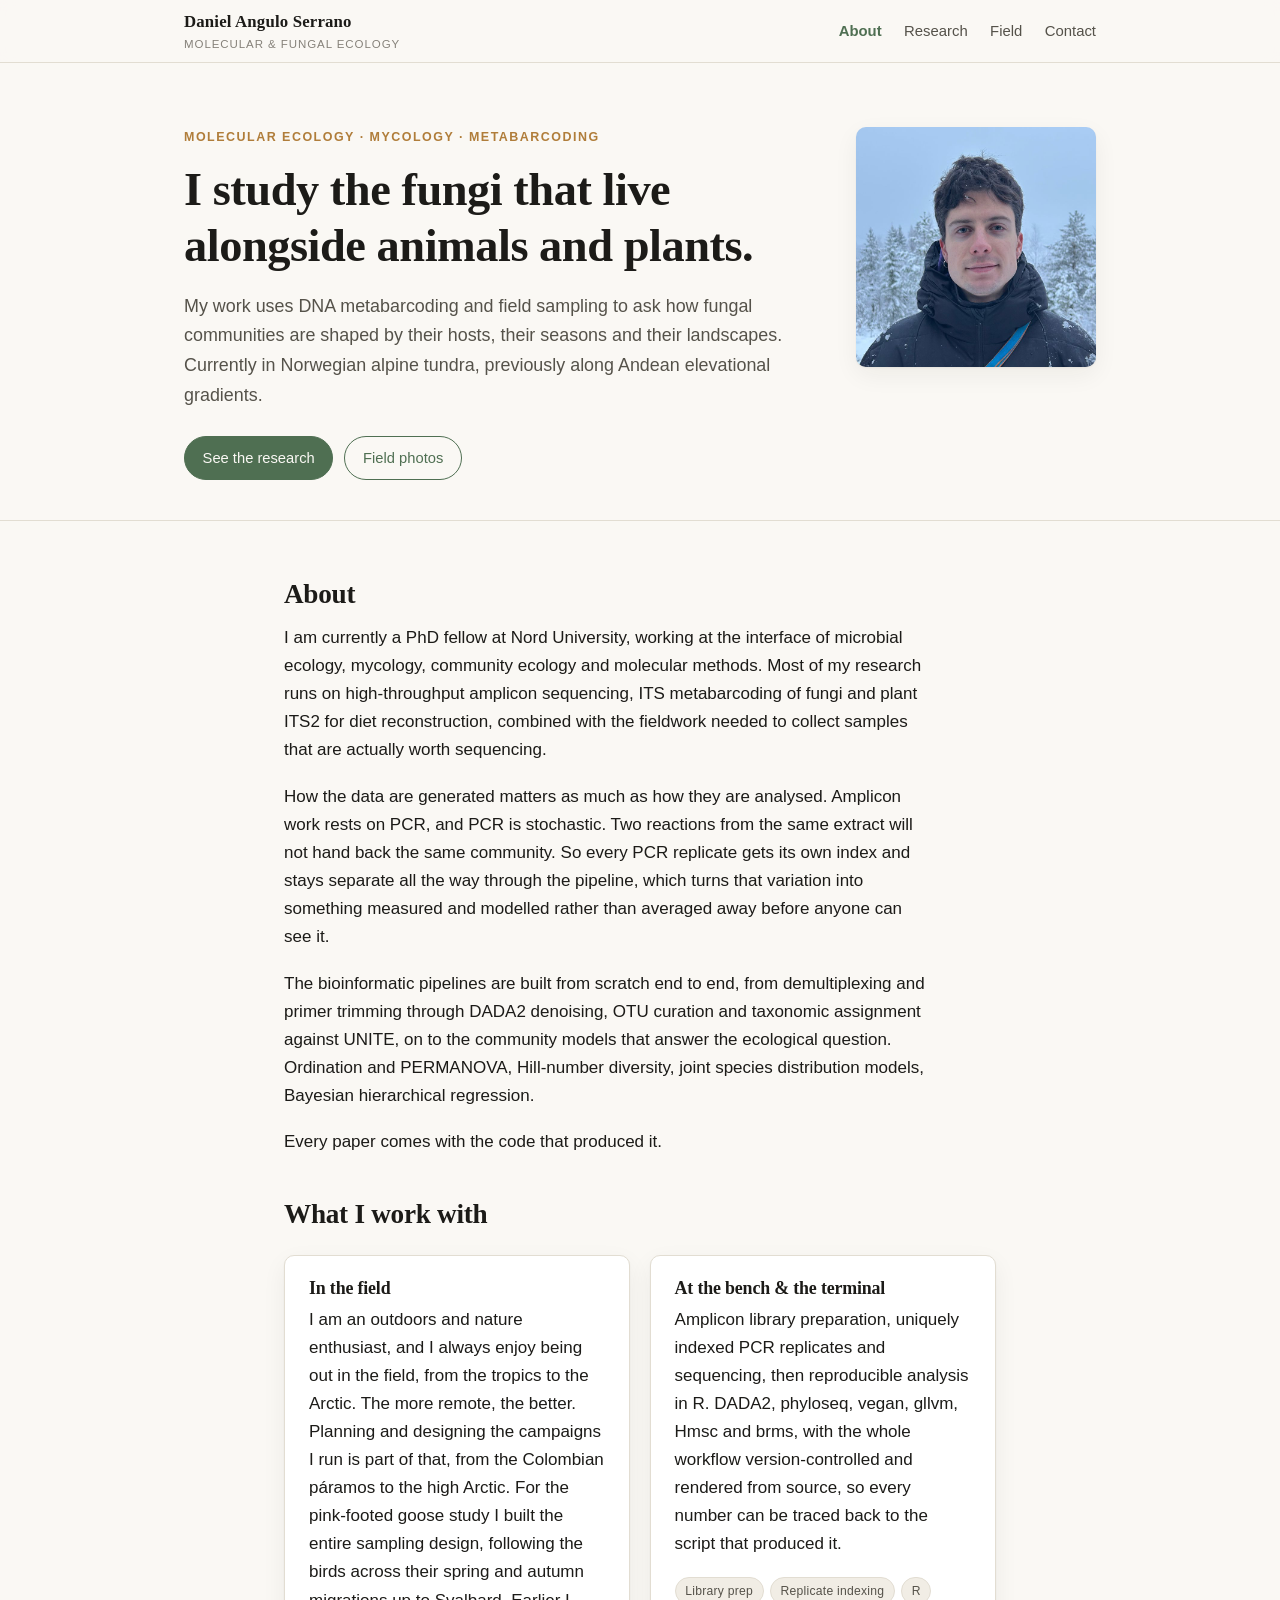
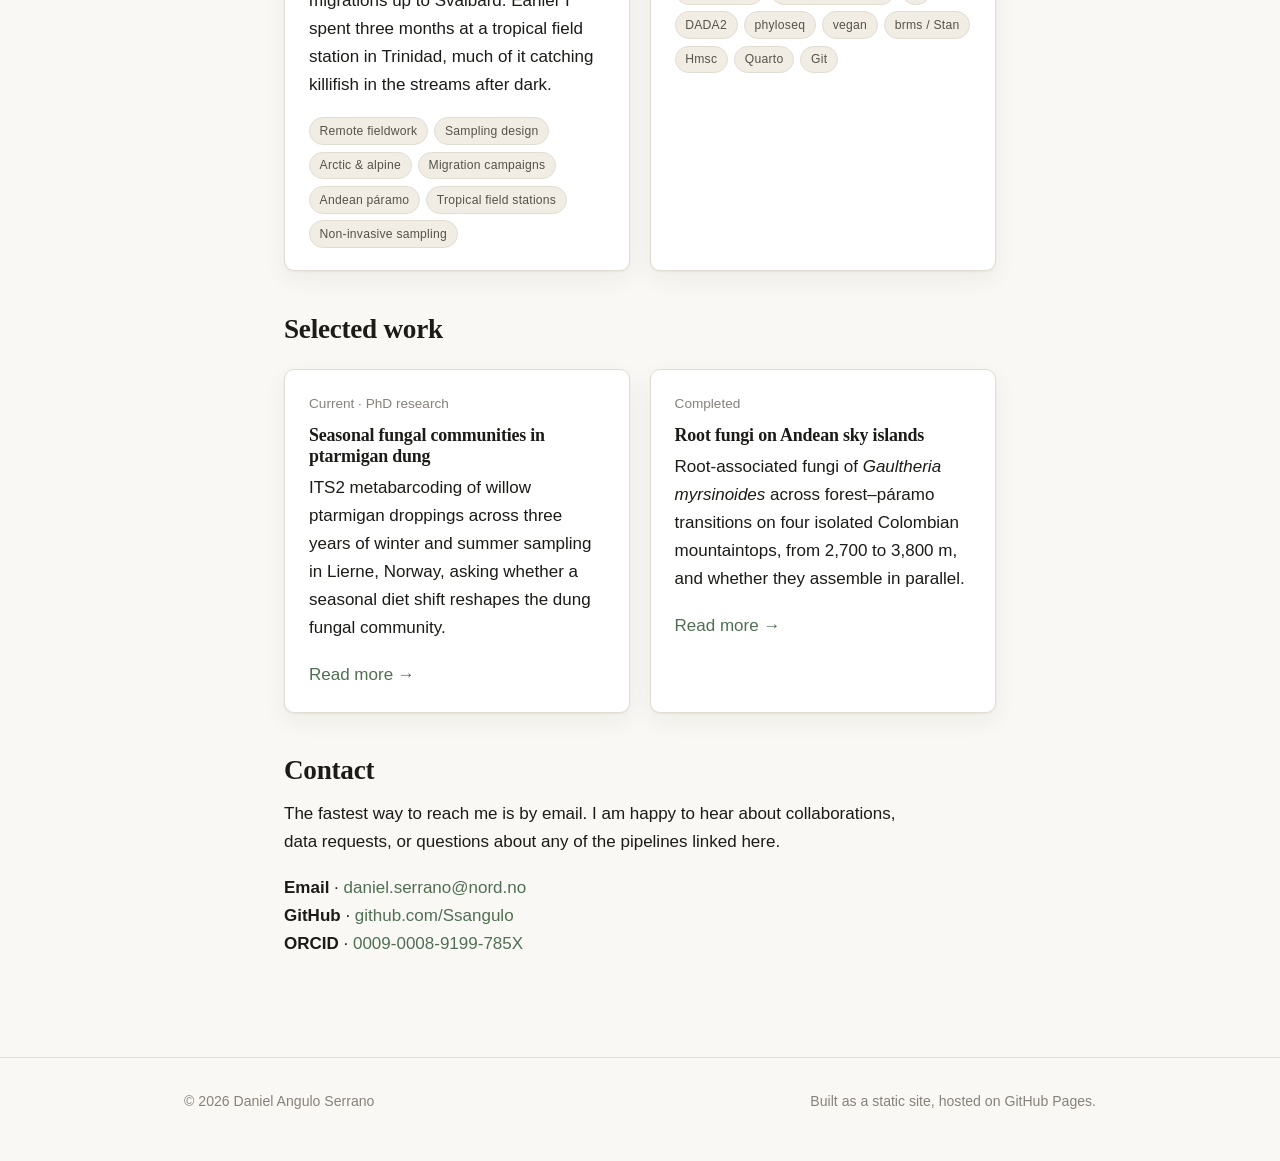
==== commit 12c686ff: "Soften the first-person tone in About" ====
--- a/index.html
+++ b/index.html
@@ -55,8 +55,8 @@
   <section class="section wrap narrow">
     <h2>About</h2>
     <p>
-      I am currently a PhD fellow at Nord University. I work at the interface of microbial ecology,
-      mycology, community ecology and molecular methods. Most of my research runs on high-throughput
+      I am currently a PhD fellow at Nord University, working at the interface of microbial
+      ecology, mycology, community ecology and molecular methods. Most of my research runs on high-throughput
       amplicon sequencing, ITS metabarcoding of fungi and plant ITS2 for diet
       reconstruction, combined with the fieldwork needed to collect samples
       that are actually worth sequencing.
@@ -64,20 +64,20 @@
     <p>
       How the data are generated matters as much as how they are analysed.
       Amplicon work rests on PCR, and PCR is stochastic. Two reactions from the
-      same extract will not hand back the same community. I give every PCR
-      replicate its own index and keep it separate all the way through the
-      pipeline, so technical variation is measured and modelled rather than
-      averaged away before anyone can see it.
+      same extract will not hand back the same community. So every PCR replicate
+      gets its own index and stays separate all the way through the pipeline,
+      which turns that variation into something measured and modelled rather
+      than averaged away before anyone can see it.
     </p>
     <p>
-      I build my own bioinformatic pipelines end to end, from demultiplexing and
-      primer trimming through DADA2 denoising, OTU curation and taxonomic
+      The bioinformatic pipelines are built from scratch end to end, from
+      demultiplexing and primer trimming through DADA2 denoising, OTU curation and taxonomic
       assignment against UNITE, on to the community models that answer the
       ecological question. Ordination and PERMANOVA, Hill-number diversity,
       joint species distribution models, Bayesian hierarchical regression.
     </p>
     <p>
-      Everything I publish comes with the code that produced it.
+      Every paper comes with the code that produced it.
     </p>
 
     <h2>What I work with</h2>
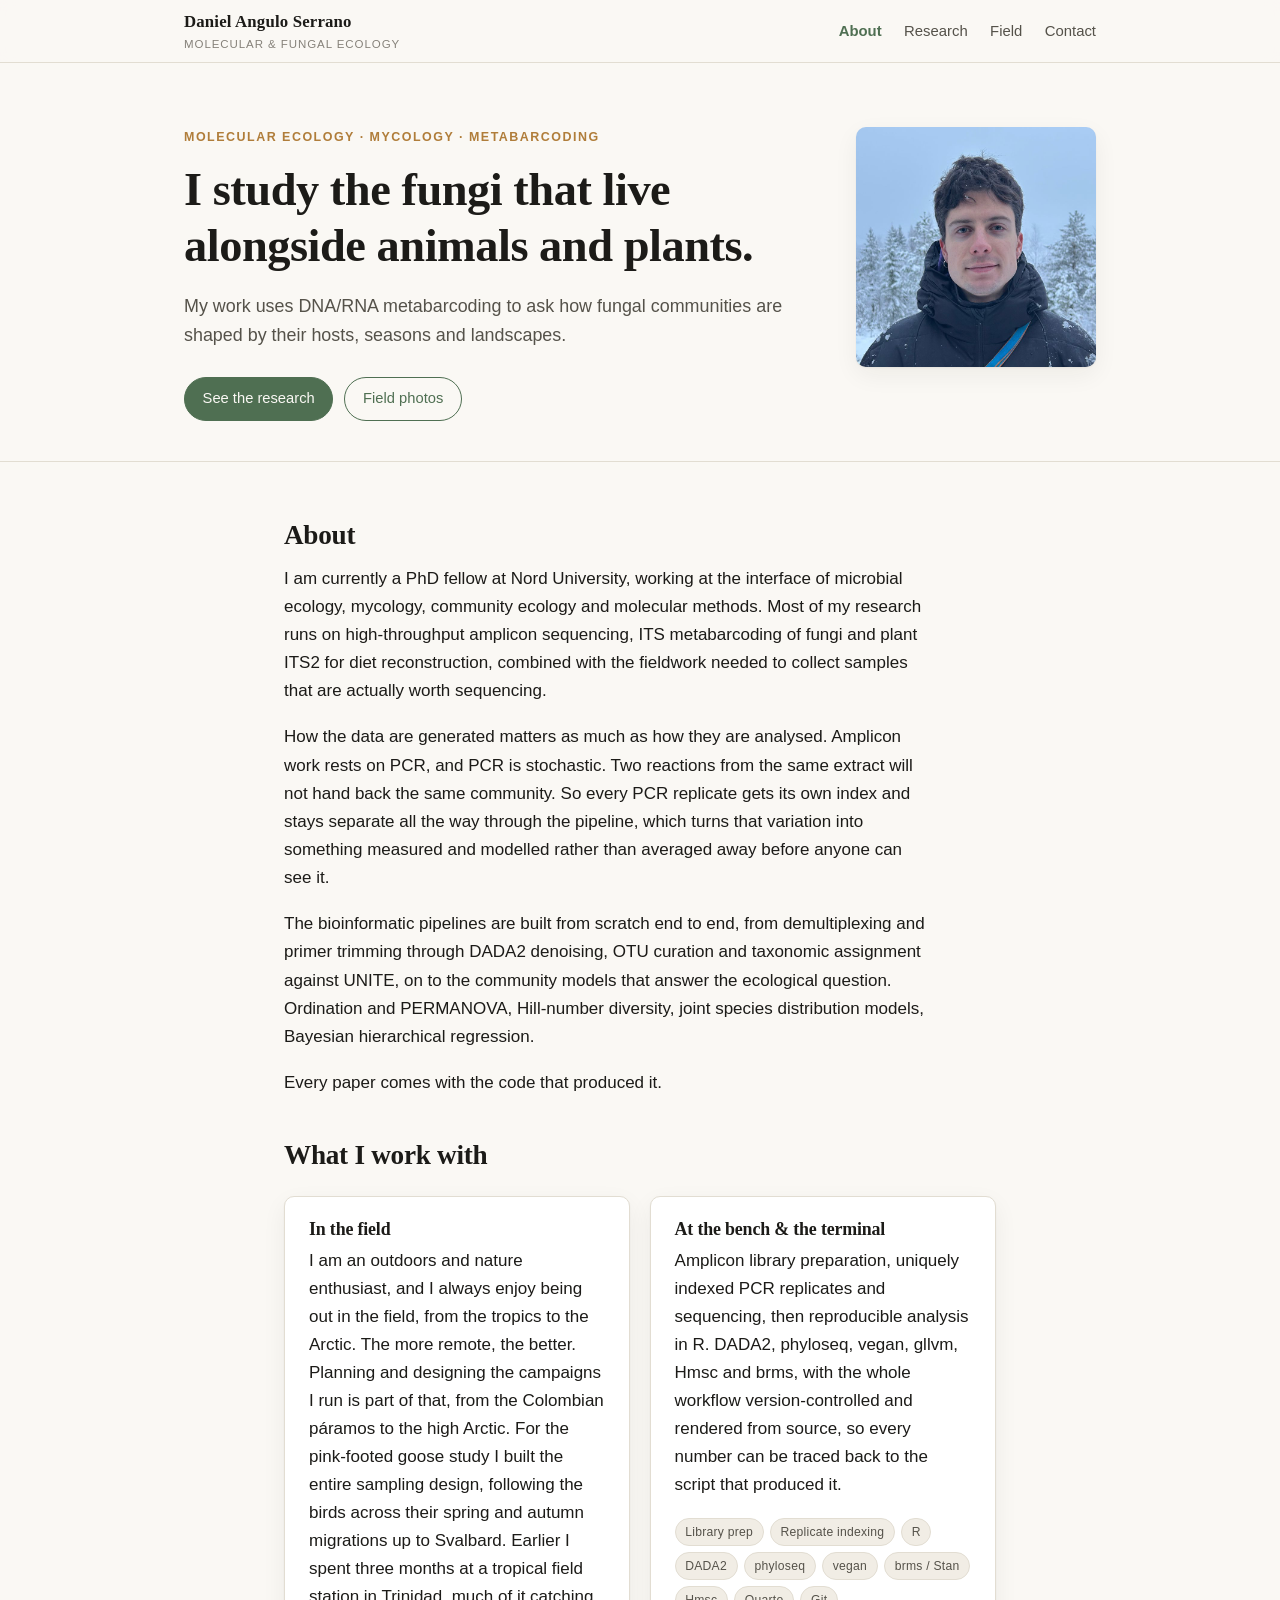
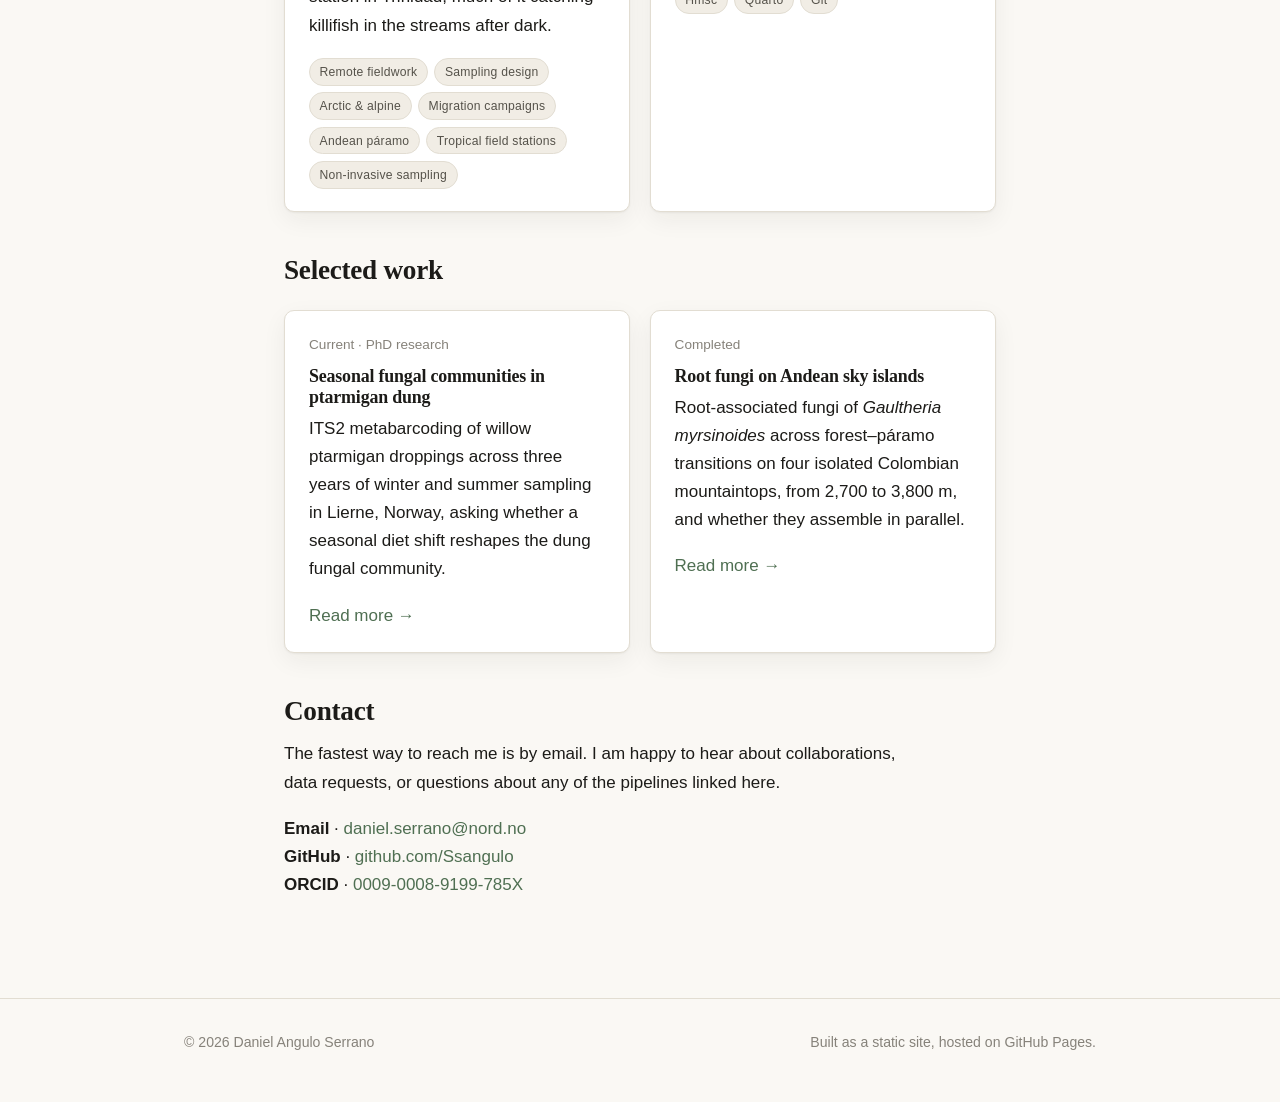
==== commit ba0d3897: "Revise work" ====
--- a/index.html
+++ b/index.html
@@ -34,10 +34,9 @@
         <p class="kicker">Molecular ecology · Mycology · Metabarcoding</p>
         <h1>I study the fungi that live alongside animals and plants.</h1>
         <p class="lede">
-          My work uses DNA metabarcoding and field sampling to ask how fungal
-          communities are shaped by their hosts, their seasons and their
-          landscapes. Currently in Norwegian alpine tundra, previously along
-          Andean elevational gradients.
+          My work uses DNA/RNA metabarcoding to ask how fungal
+          communities are shaped by their hosts, seasons and
+          landscapes.
         </p>
         <div class="btn-row">
           <a class="btn solid" href="research.html">See the research</a>
--- a/assets/style.css
+++ b/assets/style.css
@@ -237,15 +237,20 @@
   }
 }
 
+/* Press coverage is a headline credential, so it is set larger than body copy
+   rather than smaller, and sits on a tinted panel instead of a hairline rule. */
 .press {
-  font-size: .93rem; color: var(--ink-soft);
-  border-left: 3px solid var(--accent-2); padding: .1rem 0 .1rem .9rem;
-  margin: 1.3rem 0; max-width: var(--measure);
+  font-size: 1.1rem; line-height: 1.5; color: var(--ink);
+  border-left: 4px solid var(--accent-2);
+  background: var(--bg-soft);
+  border-radius: 0 var(--radius) var(--radius) 0;
+  padding: 1rem 1.2rem; margin: 1.6rem 0; max-width: var(--measure);
 }
 .press .press-label {
-  display: block; font-size: .72rem; letter-spacing: .12em;
-  text-transform: uppercase; color: var(--accent-2); font-weight: 600; margin-bottom: .2rem;
-}
+  display: block; font-size: .78rem; letter-spacing: .14em;
+  text-transform: uppercase; color: var(--accent-2); font-weight: 700; margin-bottom: .45rem;
+}
+.press a { font-weight: 600; }
 
 /* ---------- affiliation mark ---------- */
 /* Small institution logo shown under a project title. The logo sits on a white
